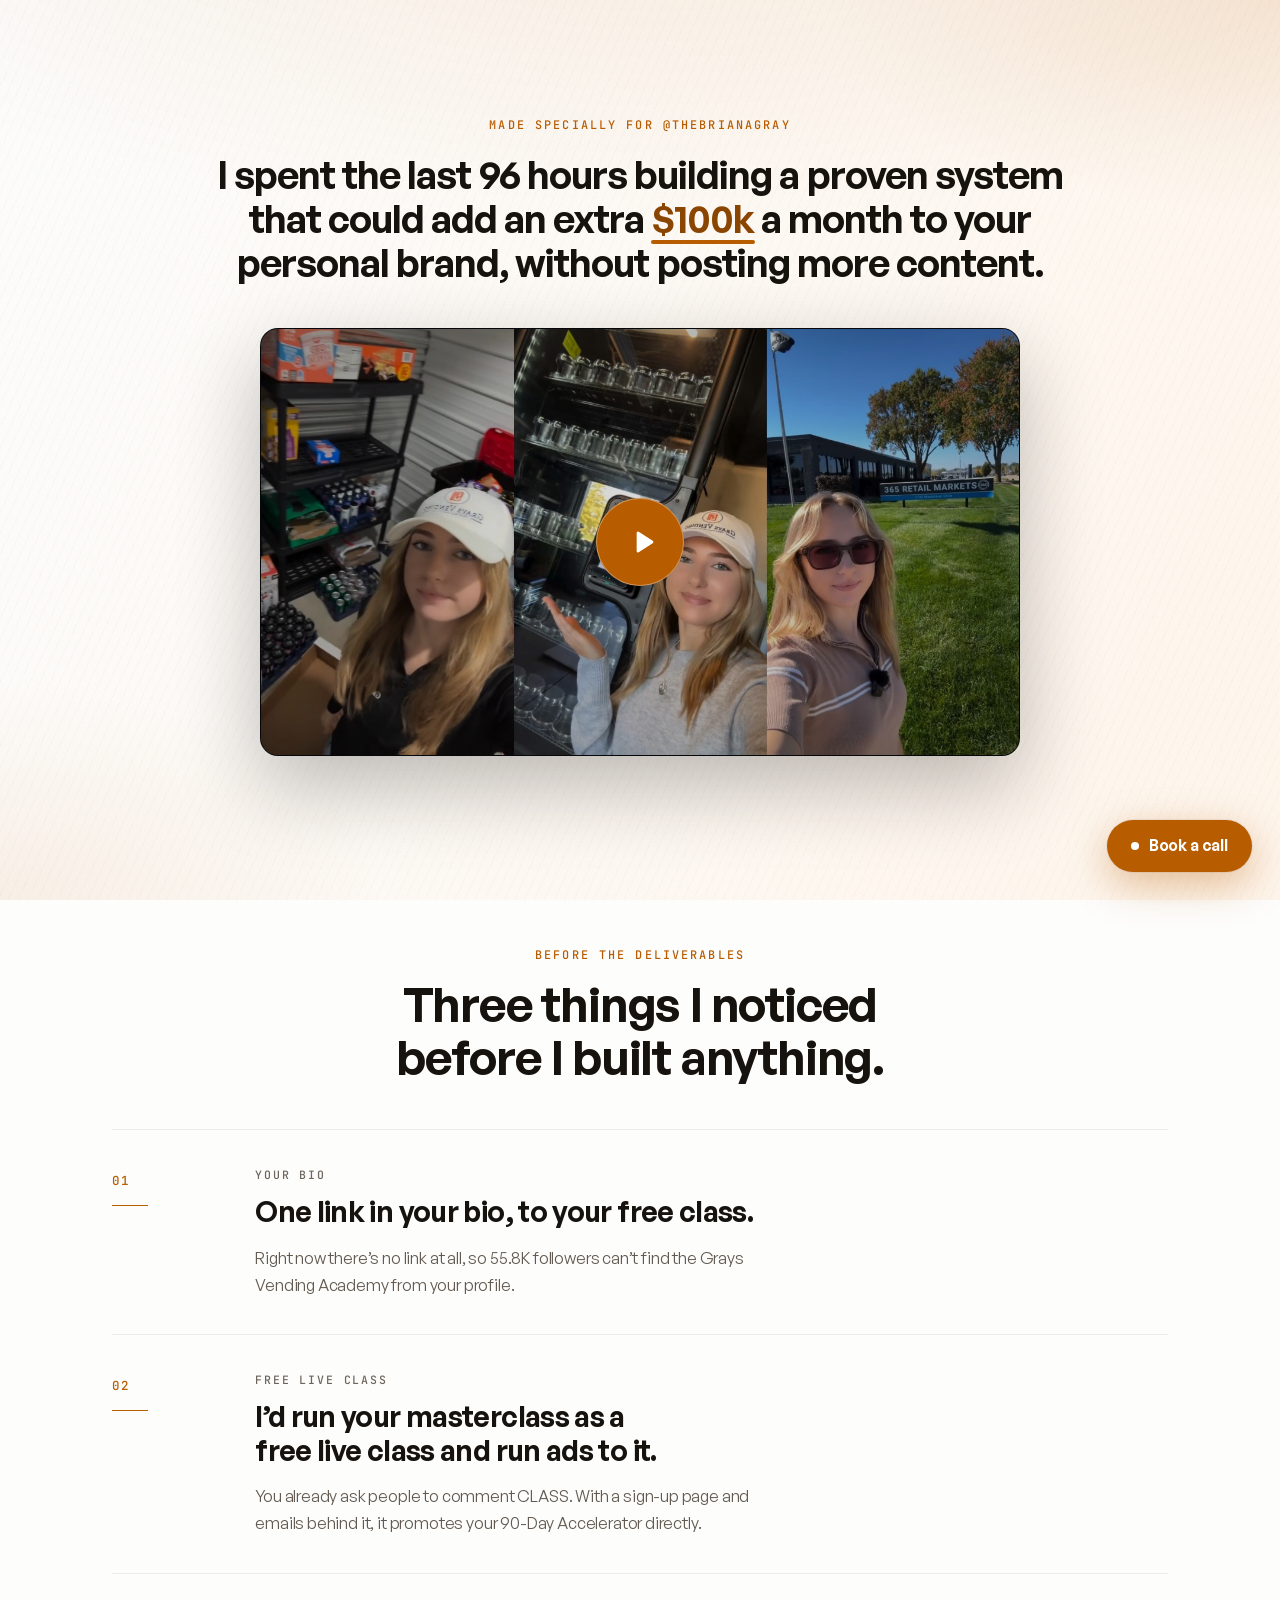
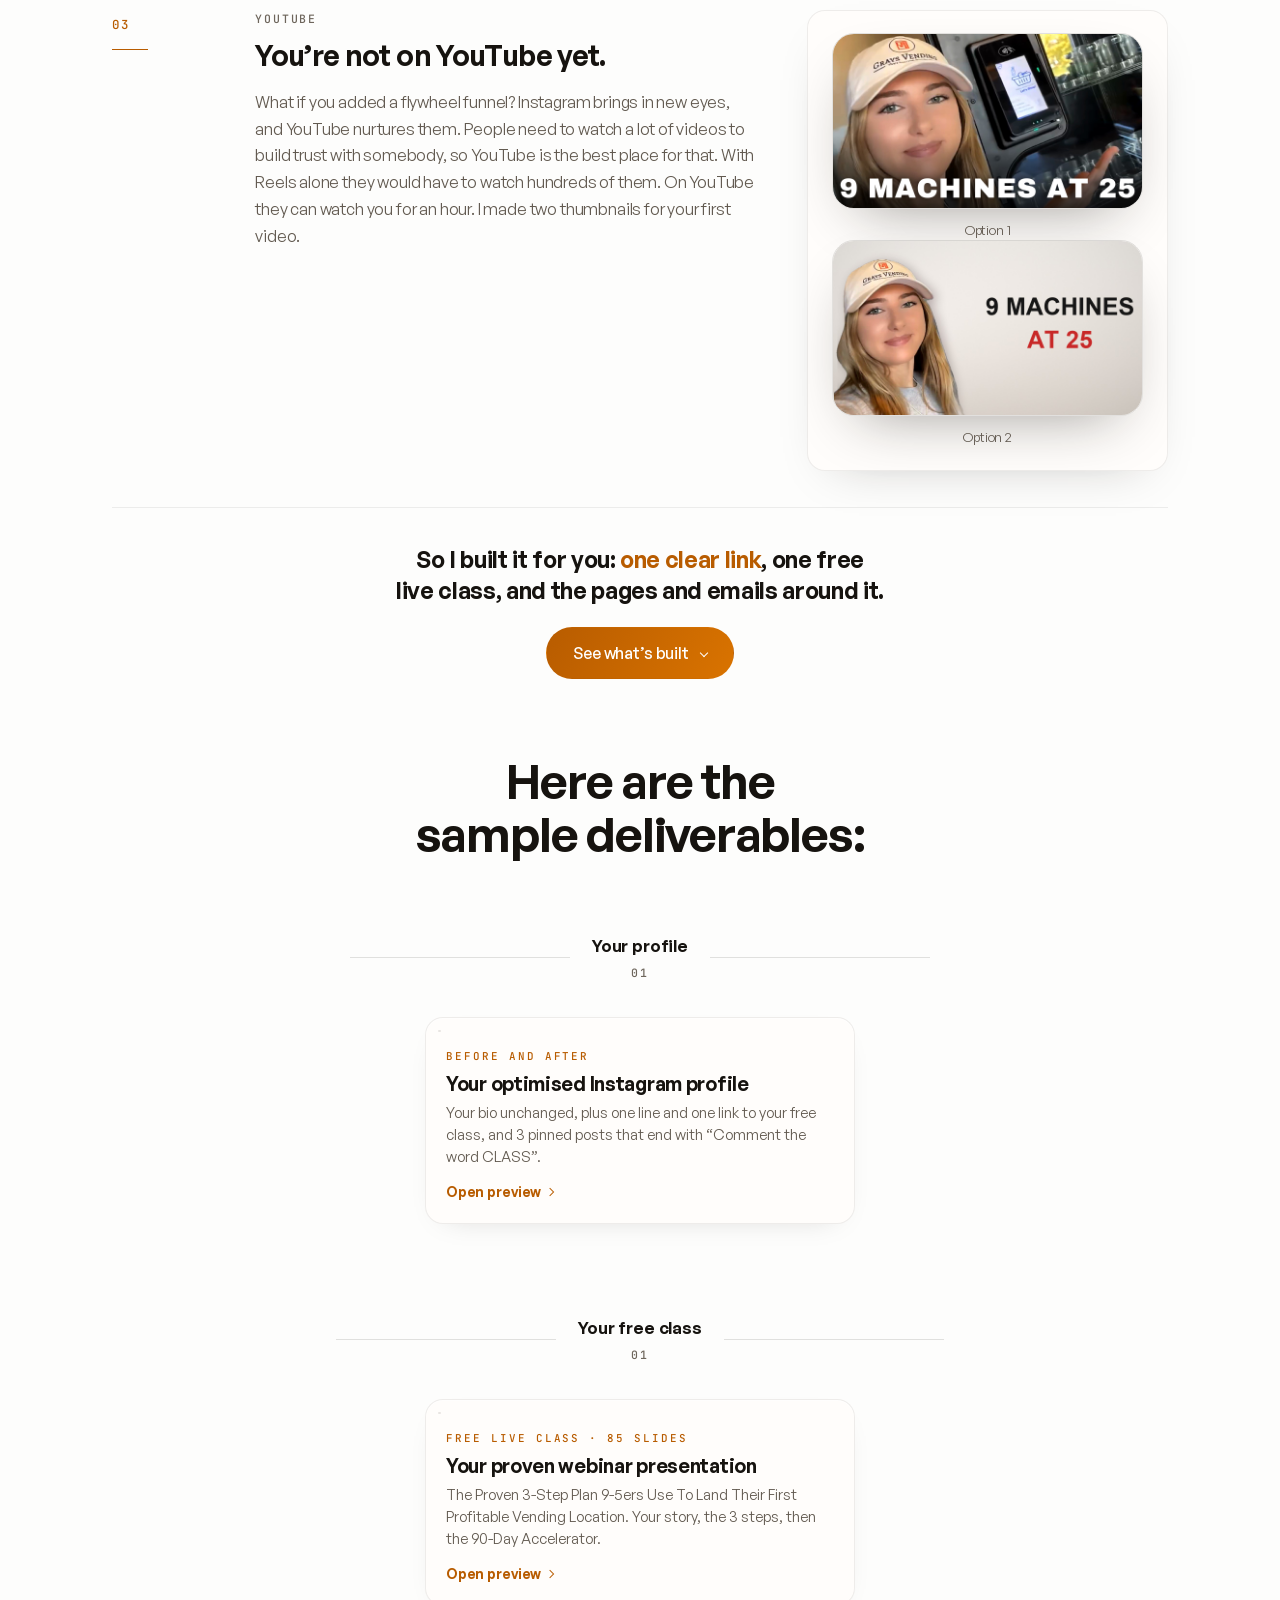
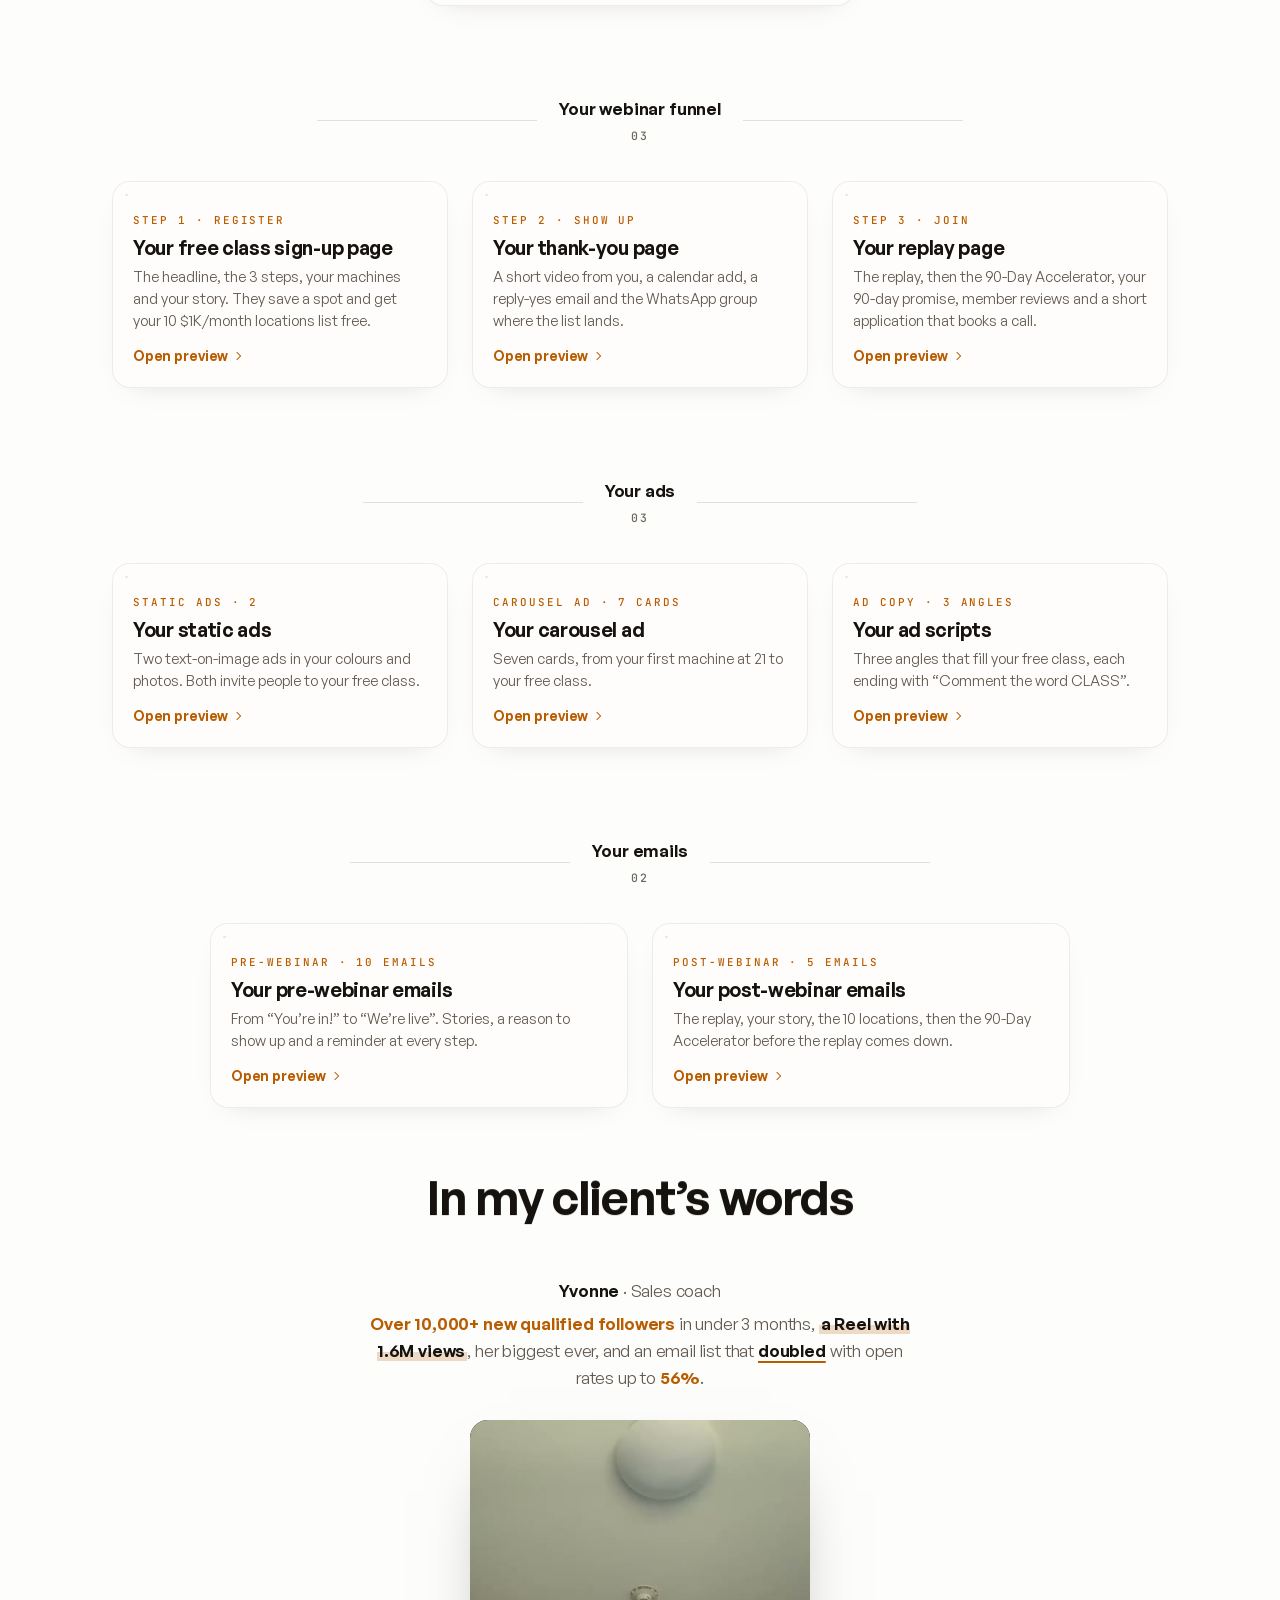
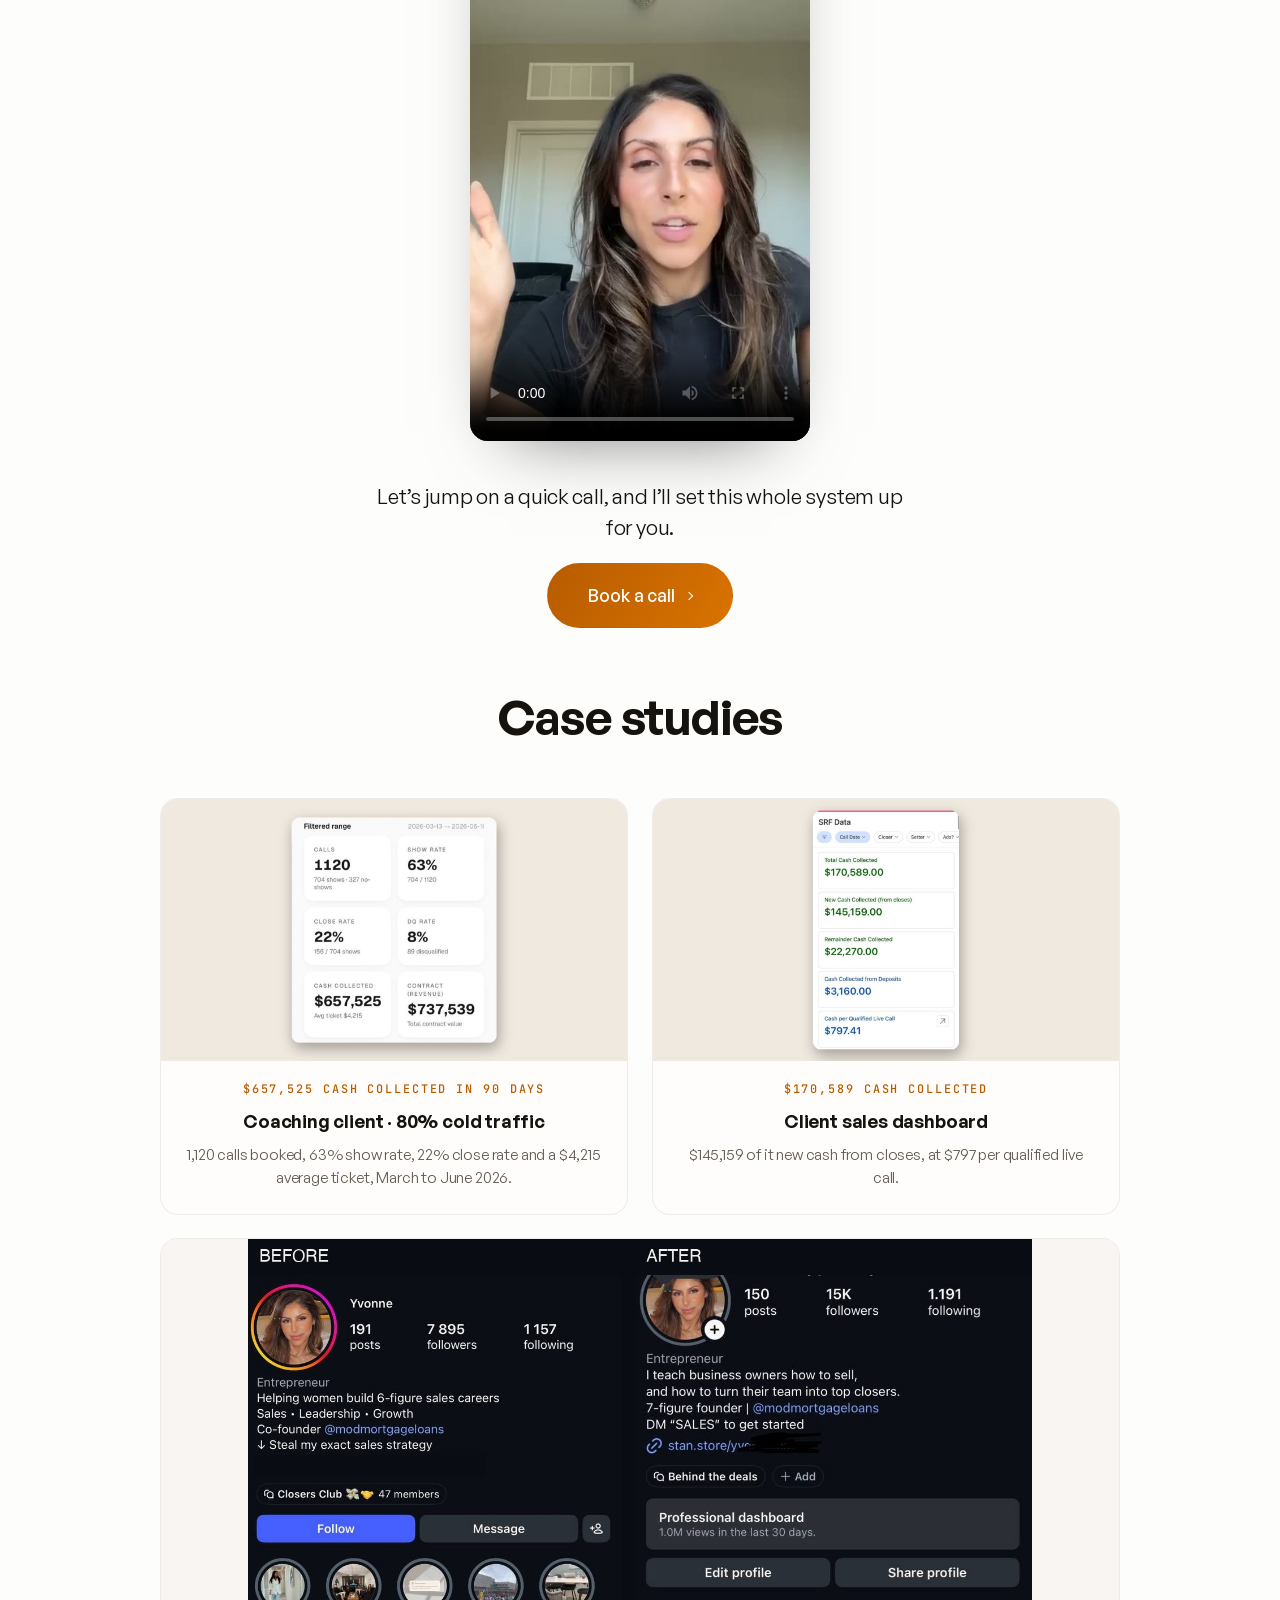
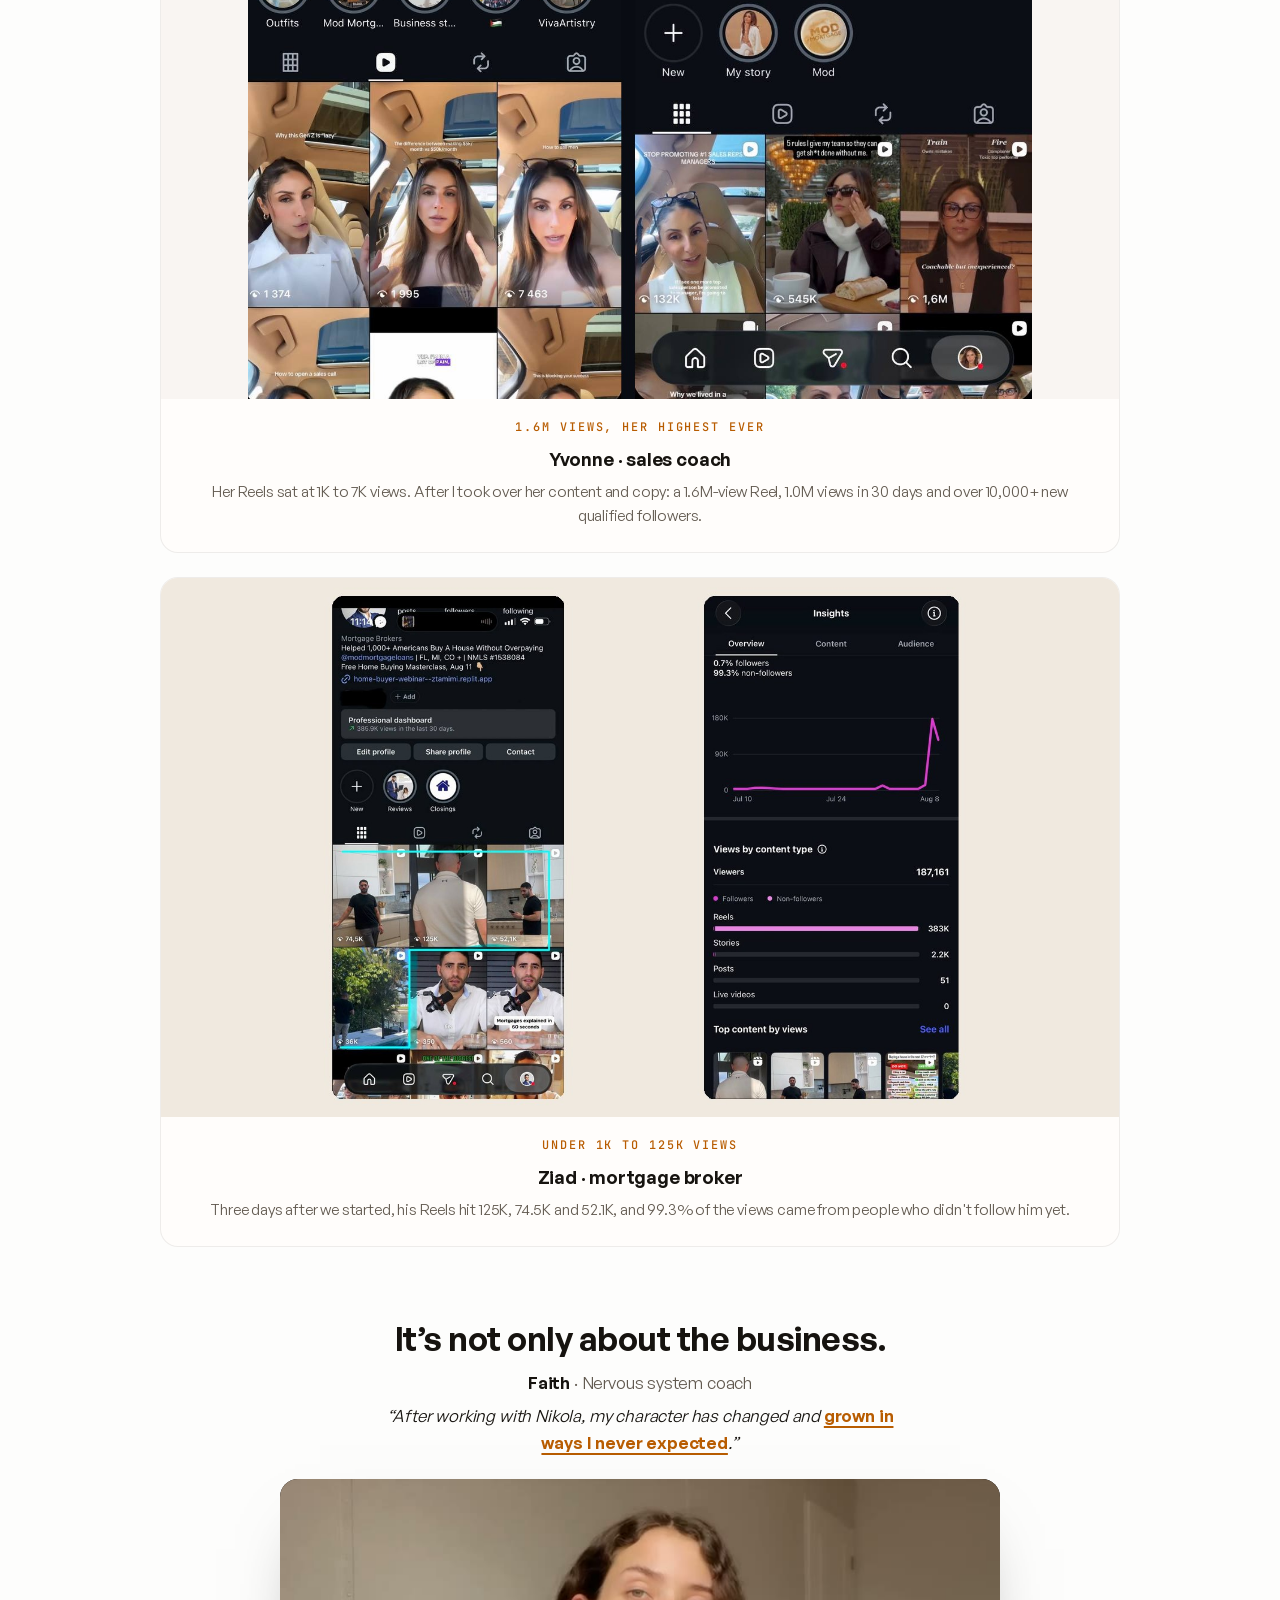
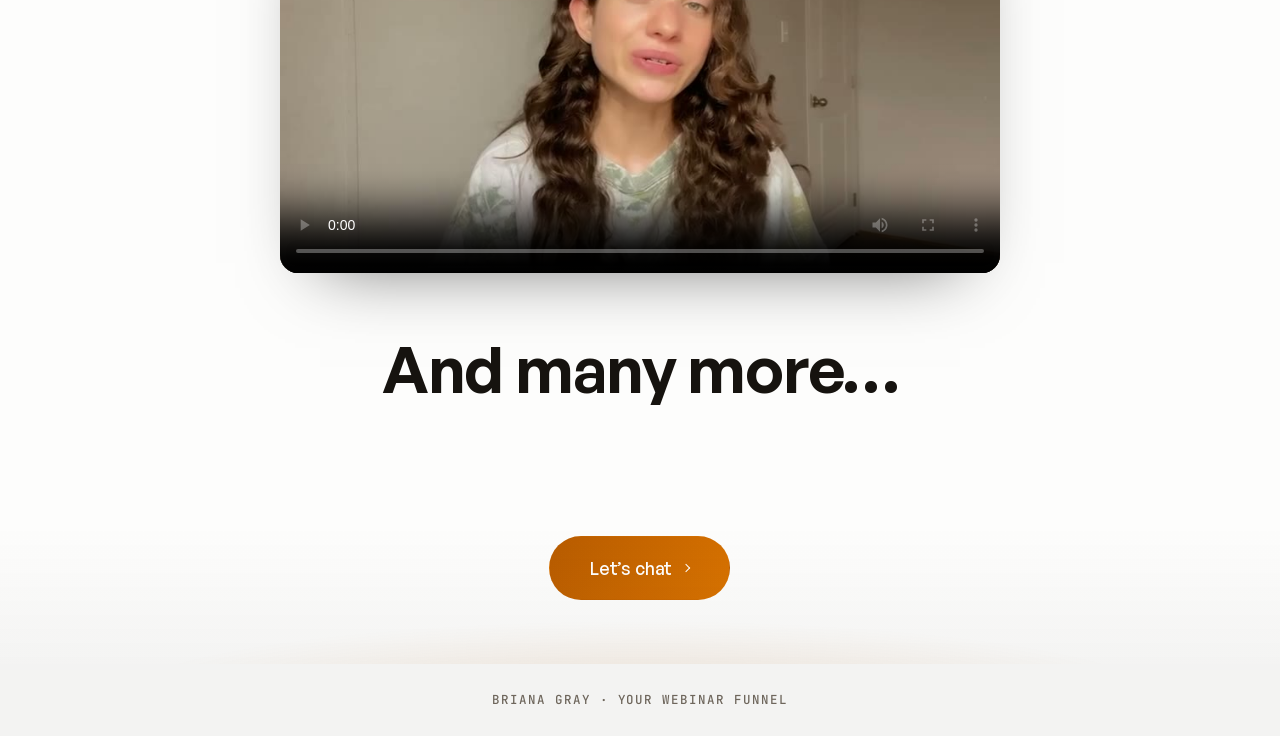
==== index.html @ 5c3ebe64 "Pitch site Co-Authored-By: Claude Opus 5.5 <noreply@anthropic.com>" ====
<!doctype html>
<html lang="en">
<head>
  <meta charset="utf-8" />
  <meta name="viewport" content="width=device-width, initial-scale=1" />
  <title>Briana Gray Webinar Funnel</title>
  <meta name="description" content="Briana, adding an extra $100k a month to your personal brand" />
  <meta name="robots" content="noindex" />
  <meta property="og:title" content="Briana, adding an extra $100k a month to your personal brand" />
  <meta property="og:description" content="Briana, adding an extra $100k a month to your personal brand" />
  <meta property="og:image" content="https://nikola424.github.io/for-briana/og.jpg?v=8" />
  <meta property="og:image:width" content="1200" />
  <meta property="og:image:height" content="630" />
  <meta property="og:url" content="https://nikola424.github.io/for-briana/" />
  <meta property="og:type" content="website" />
  <meta name="twitter:card" content="summary_large_image" />
  <meta name="twitter:title" content="Briana, adding an extra $100k a month to your personal brand" />
  <meta name="twitter:image" content="https://nikola424.github.io/for-briana/og.jpg?v=8" />
  <!-- Generated per build from the PROSPECT'S logo: node scripts/make_favicon.js {folder} -->
  <link rel="icon" href="assets/img/favicon.png" type="image/png" />
  <link rel="apple-touch-icon" href="assets/img/apple-touch-icon.png" />
  <script>document.documentElement.className += " js";</script>
  <link rel="preconnect" href="https://calendly.com" crossorigin />
  <link rel="preconnect" href="https://assets.calendly.com" crossorigin />
  <link rel="stylesheet" href="assets/vendor/lenis.css" />
  <link rel="stylesheet" href="styles.css?v=3" />
  <script>
    /* ================= SENDER OPTIONS (edit these, nothing else) =================
       heroEmbed   : Loom share URL, Wistia media id/URL, or any iframe src. Empty = native player (assets/video/hero.mp4).
       calendly    : your Calendly event URL. Embedded inline in the "Book a call" section.
       mode        : "funnel" (default, prospect already sells high ticket)
                     | "unaware" (no high-ticket offer yet: shows the designed offer card, swaps the headline, and adds the on-page bridge that walks the creator from "what problem?" to "show me the funnel").
       brand       : optional agency branding. logo (path/URL) and/or name for the top-left lockup; url; footer line.
       caseStudies : optional. [{ youtube: "VIDEO_ID" | image: "path", result: "$48k in 30 days", title: "...", text: "..." }]
    ============================================================================== */
    window.PITCH_CONFIG = {
      heroEmbed: "",
      calendly: "https://calendly.com/nikola-monetisebetter/discovery",
      mode: (new URLSearchParams(location.search).get("mode") || "funnel"),
      brand: { logo: "", name: "", url: "", footer: "" },
      caseStudies: [
        { image: "assets/img/cases/funnel-90d.jpg", result: "$657,525 cash collected in 90 days", title: "Coaching client · 80% cold traffic", text: "1,120 calls booked, 63% show rate, 22% close rate and a $4,215 average ticket, March to June 2026." },
        { image: "assets/img/cases/cash-dashboard.jpg", result: "$170,589 cash collected", title: "Client sales dashboard", text: "$145,159 of it new cash from closes, at $797 per qualified live call." },
        { wide: true, image: "assets/img/cases/yvonne.jpg", result: "1.6M views, her highest ever", title: "Yvonne · sales coach", text: "Her Reels sat at 1K to 7K views. After I took over her content and copy: a 1.6M-view Reel, 1.0M views in 30 days and over 10,000+ new qualified followers." },
        { wide: true, image: "assets/img/cases/ziad.jpg", result: "Under 1K to 125K views", title: "Ziad · mortgage broker", text: "Three days after we started, his Reels hit 125K, 74.5K and 52.1K, and 99.3% of the views came from people who didn't follow him yet." }
      ]
    };
  </script>
<script data-topfix>try{if("scrollRestoration" in history)history.scrollRestoration="manual"}catch(e){}addEventListener("load",function(){if(!location.hash){scrollTo(0,0);setTimeout(function(){scrollTo(0,0)},50)}});</script>
<style>.cal-direct{text-align:center;margin-top:16px;font-size:.9rem;opacity:.75}.cal-direct a{text-decoration:underline}</style>
<style>.grid--1{max-width:430px;margin-inline:auto}</style>
</head>
<body>
  <main id="top">
    <!-- ============================ HERO ============================ -->
    <section class="hero section" id="hero">
      <div class="agency-bar" id="agency-bar"></div>

      <!-- photo-swarm signature: overlay above the already-visible hero, pointer-events none -->
      <div class="swarm" id="swarm" aria-hidden="true">
        <div class="swarm__ph" style="--ox:-60vw;--oy:-40vh;--ix:-34vw;--iy:-18vh;--r:-8deg;left:50%;top:50%"><img src="assets/img/swarm-1.jpg?v=1" alt="" /></div>
        <div class="swarm__ph" style="--ox:60vw;--oy:-40vh;--ix:30vw;--iy:-18vh;--r:8deg;left:50%;top:50%"><img src="assets/img/swarm-2.jpg?v=1" alt="" /></div>
        <div class="swarm__ph" style="--ox:-70vw;--oy:10vh;--ix:-38vw;--iy:8vh;--r:-5deg;left:50%;top:50%"><img src="assets/img/swarm-3.jpg?v=1" alt="" /></div>
        <div class="swarm__ph" style="--ox:70vw;--oy:10vh;--ix:34vw;--iy:8vh;--r:5deg;left:50%;top:50%"><img src="assets/img/swarm-4.jpg?v=1" alt="" /></div>
        <div class="swarm__ph" style="--ox:-55vw;--oy:60vh;--ix:-26vw;--iy:34vh;--r:-6deg;left:50%;top:50%"><img src="assets/img/swarm-5.jpg?v=1" alt="" /></div>
        <div class="swarm__ph" style="--ox:55vw;--oy:60vh;--ix:22vw;--iy:34vh;--r:6deg;left:50%;top:50%"><img src="assets/img/swarm-6.jpg?v=1" alt="" /></div>
      </div>

      <div class="hero__inner container">
        <p class="eyebrow reveal">Made specially for @thebrianagray</p>
        <h1 class="hero__title reveal" data-mode="funnel">I spent the last 96 hours building a proven system that could add an extra <span class="mark">$100k</span> a month to your personal brand, without posting more content.</h1>

        <!-- Hero video: Loom / Wistia embed when PITCH_CONFIG.heroEmbed is set, else the native player -->
        <div class="hplayer reveal">
          <div class="hplayer__stage" id="hp-stage" data-state="idle">
            <video class="hplayer__video" id="hp-video" playsinline preload="metadata" muted
                   poster="assets/img/hero-poster.jpg?v=1">
              <source src="assets/video/hero.mp4" type="video/mp4" />
              <track id="hp-track" kind="captions" src="assets/video/hero.vtt" srclang="en" label="English" />
            </video>

            <span class="hplayer__scrim" aria-hidden="true"></span>

            <button class="hplayer__big" id="hp-big" type="button" aria-label="Play video">
              <span class="hplayer__big-glow" aria-hidden="true"></span>
              <svg viewBox="0 0 24 24" aria-hidden="true"><path d="M8 5.14v13.72a1 1 0 0 0 1.53.85l10.5-6.86a1 1 0 0 0 0-1.7L9.53 4.3A1 1 0 0 0 8 5.14z"/></svg>
            </button>

            <div class="hplayer__cc" id="hp-cc-text" aria-live="polite"></div>

            <div class="hplayer__bar" id="hp-bar">
              <button class="hp-btn hp-btn--pp" id="hp-play" type="button" aria-label="Play / pause">
                <svg class="hp-i-pause" viewBox="0 0 24 24" aria-hidden="true"><rect x="6" y="5" width="4" height="14" rx="1.2"/><rect x="14" y="5" width="4" height="14" rx="1.2"/></svg>
                <svg class="hp-i-play" viewBox="0 0 24 24" aria-hidden="true"><path d="M8 5.14v13.72a1 1 0 0 0 1.53.85l10.5-6.86a1 1 0 0 0 0-1.7L9.53 4.3A1 1 0 0 0 8 5.14z"/></svg>
              </button>
              <span class="hp-time" id="hp-cur">0:00</span>
              <div class="hp-scrub" id="hp-scrub" role="slider" aria-label="Seek" aria-valuemin="0" aria-valuemax="100" aria-valuenow="0" tabindex="0">
                <div class="hp-scrub__track"><div class="hp-scrub__buf" id="hp-buf"></div><div class="hp-scrub__fill" id="hp-fill"></div></div>
                <div class="hp-scrub__knob" id="hp-knob"></div>
              </div>
              <span class="hp-time hp-time--dur" id="hp-dur">0:00</span>
              <div class="hp-speed">
                <button class="hp-btn hp-btn--speed" id="hp-speed-btn" type="button" aria-label="Playback speed">1.5&times;</button>
                <div class="hp-speed__menu" id="hp-speed-menu" role="menu">
                  <button data-rate="1" type="button" role="menuitem">1&times;</button>
                  <button data-rate="1.25" type="button" role="menuitem">1.25&times;</button>
                  <button data-rate="1.5" class="is-on" type="button" role="menuitem">1.5&times;</button>
                  <button data-rate="2" type="button" role="menuitem">2&times;</button>
                </div>
              </div>
              <button class="hp-btn hp-btn--mute" id="hp-mute" type="button" aria-label="Unmute" aria-pressed="false">
                <svg class="hp-i-muted" viewBox="0 0 24 24" aria-hidden="true"><path d="M4 9v6h4l5 4V5L8 9H4z"/><path d="M17 9.5l4.5 5M21.5 9.5l-4.5 5"/></svg>
                <svg class="hp-i-sound" viewBox="0 0 24 24" aria-hidden="true"><path d="M4 9v6h4l5 4V5L8 9H4z"/><path d="M16.5 8.5a5 5 0 0 1 0 7M19 6a9 9 0 0 1 0 12"/></svg>
              </button>
              <button class="hp-btn hp-btn--full" id="hp-full" type="button" aria-label="Fullscreen">
                <svg viewBox="0 0 24 24" aria-hidden="true"><path d="M8 4H4v4M16 4h4v4M8 20H4v-4M16 20h4v-4"/></svg>
              </button>
            </div>
          </div>
        </div>

        <div class="hero__actions reveal">
          <a class="btn btn--ghost" href="#bridge" data-mode="funnel">Start here <span class="arrow-down" aria-hidden="true"></span></a>
        </div>
      </div>
    </section>

    


    <!-- ====================== AUDIT / BRIDGE ====================== -->
    <section class="section bridge" id="bridge">
      <div class="container">
        <div class="bridge__head">
          <p class="eyebrow reveal">Before the deliverables</p>
          <h2 class="section__title bridge__title reveal">Three things I noticed<br />before I built anything.</h2>
        </div>

        <article class="beat reveal">
          <div class="beat__num"><span class="beat__idx">01</span><span class="beat__rule"></span></div>
          <div class="beat__copy">
            <p class="beat__kicker">Your bio</p>
            <h3 class="beat__title">One link in your bio, to your free class.</h3>
            <p class="beat__text">Right now there&rsquo;s no link at all, so 55.8K followers can&rsquo;t find the Grays Vending Academy from your profile.</p>
          </div>
        </article>
        <article class="beat reveal">
          <div class="beat__num"><span class="beat__idx">02</span><span class="beat__rule"></span></div>
          <div class="beat__copy">
            <p class="beat__kicker">Free live class</p>
            <h3 class="beat__title">I&rsquo;d run your masterclass as a free live class and run ads to it.</h3>
            <p class="beat__text">You already ask people to comment CLASS. With a sign-up page and emails behind it, it promotes your 90-Day Accelerator directly.</p>
          </div>
        </article>
        <article class="beat reveal">
          <div class="beat__num"><span class="beat__idx">03</span><span class="beat__rule"></span></div>
          <div class="beat__copy">
            <p class="beat__kicker">YouTube</p>
            <h3 class="beat__title">You&rsquo;re not on YouTube yet.</h3>
            <p class="beat__text">What if you added a flywheel funnel? Instagram brings in new eyes, and YouTube nurtures them. People need to watch a lot of videos to build trust with somebody, so YouTube is the best place for that. With Reels alone they would have to watch hundreds of them. On YouTube they can watch you for an hour. I made two thumbnails for your first video.</p>
          </div>
          <div class="beat__aside">
            <figure class="shot shot--wide"><img src="assets/img/course-thumb-1.jpg?v=1" alt="Thumbnail option 1" loading="lazy" /><figcaption>Option 1</figcaption></figure><figure class="shot shot--wide"><img src="assets/img/course-thumb-2.jpg?v=1" alt="Thumbnail option 2" loading="lazy" /><figcaption>Option 2</figcaption></figure>
          </div>
        </article>
        <div class="bridge__close reveal">
          <p class="bridge__closing">So I built it for you: <span class="hl">one clear link</span>, one free live class, and the pages and emails around it.</p>
          <a class="btn btn--primary" href="#deliverables">See what&rsquo;s built <span class="arrow-down" aria-hidden="true"></span></a>
        </div>
      </div>
    </section>

    <!-- ======================= DELIVERABLES ======================== -->
    <section class="section deliverables" id="deliverables">
      <div class="container">
        <h2 class="section__title deliverables__title reveal" data-mode="funnel">Here are the<br />sample deliverables:</h2>

        <div class="group">
          <div class="group__head reveal">
            <span class="group__rule"></span>
            <span class="group__meta"><span class="group__label">Your profile</span><span class="group__count">01</span></span>
            <span class="group__rule"></span>
          </div>
          <div class="grid grid--1">
            <button class="pcard reveal" data-title="Your optimised Instagram profile" data-embed="ig-profile/?v=1" data-noanim>
              <span class="thumb"><span class="thumb__bar"><i></i><i></i><i></i><span class="thumb__url">instagram.com/thebrianagray</span></span><img class="thumb__img" src="assets/img/igprofile-preview.jpg?v=f1" alt="Your optimised Instagram profile preview" loading="lazy" /></span>
              <span class="pcard__body"><span><span class="pcard__kicker">Before and after</span><span class="pcard__title">Your optimised Instagram profile</span><span class="pcard__desc">Your bio unchanged, plus one line and one link to your free class, and 3 pinned posts that end with &ldquo;Comment the word CLASS&rdquo;.</span></span><span class="pcard__link">Open preview <span class="arrow" aria-hidden="true"></span></span></span>
            </button>
          </div>
        </div>
        <div class="group">
          <div class="group__head reveal">
            <span class="group__rule"></span>
            <span class="group__meta"><span class="group__label">Your free class</span><span class="group__count">01</span></span>
            <span class="group__rule"></span>
          </div>
          <div class="grid grid--1">
            <button class="pcard reveal" data-title="Your proven webinar presentation" data-embed="webinar/?v=1" data-noanim>
              <span class="thumb"><span class="thumb__bar"><i></i><i></i><i></i><span class="thumb__url">85 slides · click to advance</span></span><img class="thumb__img" src="assets/img/webinar-preview.jpg?v=1" alt="Your proven webinar presentation preview" loading="lazy" /></span>
              <span class="pcard__body"><span><span class="pcard__kicker">Free live class · 85 slides</span><span class="pcard__title">Your proven webinar presentation</span><span class="pcard__desc">The Proven 3-Step Plan 9-5ers Use To Land Their First Profitable Vending Location. Your story, the 3 steps, then the 90-Day Accelerator.</span></span><span class="pcard__link">Open preview <span class="arrow" aria-hidden="true"></span></span></span>
            </button>
          </div>
        </div>
        <div class="group">
          <div class="group__head reveal">
            <span class="group__rule"></span>
            <span class="group__meta"><span class="group__label">Your webinar funnel</span><span class="group__count">03</span></span>
            <span class="group__rule"></span>
          </div>
          <div class="grid grid--3">
            <button class="pcard reveal" data-title="Your free class sign-up page" data-embed="register/?v=1">
              <span class="thumb"><span class="thumb__bar"><i></i><i></i><i></i><span class="thumb__url">Your free class page</span></span><img class="thumb__img" src="assets/img/register-preview.jpg?v=1" alt="Your free class sign-up page preview" loading="lazy" /></span>
              <span class="pcard__body"><span><span class="pcard__kicker">Step 1 · Register</span><span class="pcard__title">Your free class sign-up page</span><span class="pcard__desc">The headline, the 3 steps, your machines and your story. They save a spot and get your 10 $1K/month locations list free.</span></span><span class="pcard__link">Open preview <span class="arrow" aria-hidden="true"></span></span></span>
            </button><button class="pcard reveal" data-title="Your thank-you page" data-embed="thank-you/?v=1">
              <span class="thumb"><span class="thumb__bar"><i></i><i></i><i></i><span class="thumb__url">Your thank-you page</span></span><img class="thumb__img" src="assets/img/thankyou-preview.jpg?v=1" alt="Your thank-you page preview" loading="lazy" /></span>
              <span class="pcard__body"><span><span class="pcard__kicker">Step 2 · Show up</span><span class="pcard__title">Your thank-you page</span><span class="pcard__desc">A short video from you, a calendar add, a reply-yes email and the WhatsApp group where the list lands.</span></span><span class="pcard__link">Open preview <span class="arrow" aria-hidden="true"></span></span></span>
            </button><button class="pcard reveal" data-title="Your replay page" data-embed="replay/?v=1">
              <span class="thumb"><span class="thumb__bar"><i></i><i></i><i></i><span class="thumb__url">Your replay page</span></span><img class="thumb__img" src="assets/img/replay-preview.jpg?v=1" alt="Your replay page preview" loading="lazy" /></span>
              <span class="pcard__body"><span><span class="pcard__kicker">Step 3 · Join</span><span class="pcard__title">Your replay page</span><span class="pcard__desc">The replay, then the 90-Day Accelerator, your 90-day promise, member reviews and a short application that books a call.</span></span><span class="pcard__link">Open preview <span class="arrow" aria-hidden="true"></span></span></span>
            </button>
          </div>
        </div>
        <div class="group">
          <div class="group__head reveal">
            <span class="group__rule"></span>
            <span class="group__meta"><span class="group__label">Your ads</span><span class="group__count">03</span></span>
            <span class="group__rule"></span>
          </div>
          <div class="grid grid--3">
            <button class="pcard reveal" data-title="Your static ads" data-embed="static-ad/?v=1" data-noanim>
              <span class="thumb"><span class="thumb__bar"><i></i><i></i><i></i><span class="thumb__url">Sponsored · in feed</span></span><img class="thumb__img" src="assets/img/staticad-preview.jpg?v=2" alt="Your static ads preview" loading="lazy" /></span>
              <span class="pcard__body"><span><span class="pcard__kicker">Static ads · 2</span><span class="pcard__title">Your static ads</span><span class="pcard__desc">Two text-on-image ads in your colours and photos. Both invite people to your free class.</span></span><span class="pcard__link">Open preview <span class="arrow" aria-hidden="true"></span></span></span>
            </button><button class="pcard reveal" data-title="Your carousel ad" data-embed="carousel/?v=1" data-noanim>
              <span class="thumb"><span class="thumb__bar"><i></i><i></i><i></i><span class="thumb__url">Sponsored · 7 cards</span></span><img class="thumb__img" src="assets/img/carousel-preview.jpg?v=1" alt="Your carousel ad preview" loading="lazy" /></span>
              <span class="pcard__body"><span><span class="pcard__kicker">Carousel ad · 7 cards</span><span class="pcard__title">Your carousel ad</span><span class="pcard__desc">Seven cards, from your first machine at 21 to your free class.</span></span><span class="pcard__link">Open preview <span class="arrow" aria-hidden="true"></span></span></span>
            </button><button class="pcard reveal" data-title="Your ad scripts" data-embed="ad-scripts/?v=1" data-noanim>
              <span class="thumb"><span class="thumb__bar"><i></i><i></i><i></i><span class="thumb__url">3 scripts · copy ready</span></span><img class="thumb__img" src="assets/img/adscripts-preview.jpg?v=1" alt="Your ad scripts preview" loading="lazy" /></span>
              <span class="pcard__body"><span><span class="pcard__kicker">Ad copy · 3 angles</span><span class="pcard__title">Your ad scripts</span><span class="pcard__desc">Three angles that fill your free class, each ending with &ldquo;Comment the word CLASS&rdquo;.</span></span><span class="pcard__link">Open preview <span class="arrow" aria-hidden="true"></span></span></span>
            </button>
          </div>
        </div>
        <div class="group">
          <div class="group__head reveal">
            <span class="group__rule"></span>
            <span class="group__meta"><span class="group__label">Your emails</span><span class="group__count">02</span></span>
            <span class="group__rule"></span>
          </div>
          <div class="grid grid--2">
            <button class="pcard reveal" data-title="Your pre-webinar emails" data-embed="pre-webinar/?v=1" data-noanim>
              <span class="thumb"><span class="thumb__bar"><i></i><i></i><i></i><span class="thumb__url">10 emails · sign-up to live</span></span><img class="thumb__img" src="assets/img/emails-pre-preview.jpg?v=1" alt="Your pre-webinar emails preview" loading="lazy" /></span>
              <span class="pcard__body"><span><span class="pcard__kicker">Pre-webinar · 10 emails</span><span class="pcard__title">Your pre-webinar emails</span><span class="pcard__desc">From &ldquo;You&rsquo;re in!&rdquo; to &ldquo;We&rsquo;re live&rdquo;. Stories, a reason to show up and a reminder at every step.</span></span><span class="pcard__link">Open preview <span class="arrow" aria-hidden="true"></span></span></span>
            </button><button class="pcard reveal" data-title="Your post-webinar emails" data-embed="post-webinar/?v=1" data-noanim>
              <span class="thumb"><span class="thumb__bar"><i></i><i></i><i></i><span class="thumb__url">5 emails · replay to join</span></span><img class="thumb__img" src="assets/img/emails-post-preview.jpg?v=1" alt="Your post-webinar emails preview" loading="lazy" /></span>
              <span class="pcard__body"><span><span class="pcard__kicker">Post-webinar · 5 emails</span><span class="pcard__title">Your post-webinar emails</span><span class="pcard__desc">The replay, your story, the 10 locations, then the 90-Day Accelerator before the replay comes down.</span></span><span class="pcard__link">Open preview <span class="arrow" aria-hidden="true"></span></span></span>
            </button>
          </div>
        </div>
      </div>
    </section>

    <!-- ========================= CASE STUDIES (optional) ========================= -->

    <!-- ========================= CLIENT TESTIMONIAL ========================= -->
    <section class="section testimonial" id="testimonial">
      <div class="container">
        <h2 class="section__title case-studies__title reveal">In my client&rsquo;s words</h2>
        <div class="vt-head reveal">
          <p class="vt-who"><b>Yvonne</b> &middot; Sales coach</p>
          <p class="vt-desc"><span class="hl">Over 10,000+ new qualified followers</span> in under 3 months, <span class="hl-bg">a Reel with 1.6M views</span>, her biggest ever, and an email list that <u class="ul">doubled</u> with open rates up to <span class="hl">56%</span>.</p>
        </div>
        <figure class="vt reveal">
          <video controls playsinline preload="metadata" poster="assets/img/testimonial-poster.jpg" src="assets/video/testimonial.mp4"></video>
        </figure>
        <div class="vt-cta reveal"><p class="vt-cta__line">Let&rsquo;s jump on a quick call, and I&rsquo;ll set this whole system up for you.</p><a class="btn btn--primary" href="https://calendly.com/nikola-monetisebetter/discovery" target="_blank" rel="noopener">Book a call <span class="arrow" aria-hidden="true"></span></a></div>
      </div>
      <style>
        .vt-cta { display: flex; flex-direction: column; align-items: center; gap: 20px; margin-top: 40px; text-align: center; }
        .vt-cta__line { margin: 0; max-width: 46ch; font-size: clamp(1.1rem, 2.2vw, 1.3rem); line-height: 1.5; color: var(--text); }
        .vt-cta .btn { font-size: 1.1rem; padding: 18px 40px; }
        .testimonial { padding-top: 0; }
        .vt-head { max-width: 760px; margin: 0 auto 28px; text-align: center; display: grid; gap: 8px; }
        .vt-who { margin: 0; font-size: 1.05rem; color: var(--text-2); }
        .vt-who b { color: var(--text); }
        .vt-desc { margin: 0 auto; max-width: 54ch; font-size: 1.05rem; line-height: 1.6; color: var(--text-2); }
        .vt-desc .hl, .vt-desc .hl-bg, .vt-desc .ul { font-weight: 700; color: var(--text); }
        .vt-desc .hl { color: var(--accent); }
        .vt-desc .hl-bg { background: linear-gradient(transparent 55%, color-mix(in srgb, var(--accent) 22%, transparent) 55%); padding: 0 2px; }
        .vt-desc .ul { text-decoration: underline; text-decoration-color: var(--accent); text-decoration-thickness: 2px; text-underline-offset: 4px; }
        .vt { max-width: 340px; margin: 0 auto; display: grid; gap: 16px; }
        .vt video { width: 100%; aspect-ratio: 464 / 848; border-radius: var(--radius); background: #000; display: block; box-shadow: 0 30px 70px -40px rgba(0,0,0,.6); }
        .vt figcaption { text-align: center; font-size: 1rem; line-height: 1.55; color: var(--text-2); }
      </style>
    </section>

    <!-- ============================ BOOK A CALL ============================ -->

    <section class="section case-studies" id="case-studies">
      <div class="container">
        <h2 class="section__title case-studies__title reveal">Case studies</h2>
        <div class="cs-grid"></div>
        <div class="faith reveal">
          <p class="faith-k">It&rsquo;s not only about the business.</p>
          <p class="faith-who"><b>Faith</b> &middot; Nervous system coach</p>
          <p class="faith-desc">&ldquo;After working with Nikola, my character has changed and <span class="fu fu--b">grown in ways I never expected</span>.&rdquo;</p>
          <video controls playsinline preload="metadata" poster="assets/img/faith-poster.jpg" src="assets/video/faith.mp4"></video>
        </div>
        <style>
          .faith { max-width: 720px; margin: clamp(48px, 8vh, 80px) auto 0; text-align: center; display: grid; gap: 8px; }
          .faith-k { margin: 0 0 4px; font-family: var(--display); font-weight: 700; font-size: clamp(1.5rem, 3.5vw, 2.1rem); letter-spacing: -0.015em; line-height: 1.15; color: var(--text); }
          .faith-who { margin: 0; font-size: 1.05rem; color: var(--text-2); }
          .faith-who b { color: var(--text); }
          .faith-desc { margin: 0 auto 14px; max-width: 54ch; font-size: 1.05rem; line-height: 1.6; color: var(--text-2); }
          .faith-desc { font-style: italic; color: var(--text); }
          .faith .fu { text-decoration: underline; text-decoration-color: var(--accent); text-decoration-thickness: 3px; text-underline-offset: 6px; }
          .faith .fu--b { font-weight: 700; font-style: normal; color: var(--accent); text-decoration-thickness: 2px; text-underline-offset: 4px; }
          .faith video { width: 100%; aspect-ratio: 848 / 464; border-radius: var(--radius); background: #000; display: block; box-shadow: 0 30px 70px -40px rgba(0,0,0,.6); }
        </style>
        <p class="cs-more reveal">And many more&hellip;</p>
        <style>.cs-more { margin: clamp(40px, 7vh, 72px) 0 0; text-align: center; font-family: var(--display); font-weight: 700; font-size: clamp(2.2rem, 6vw, 4rem); letter-spacing: -0.02em; line-height: 1.05; color: var(--text); }</style>
      </div>
    </section>

    <section class="section cta" id="cta">
      <div class="container cta__wrap">
        <a class="btn btn--primary cta__btn reveal" href="https://calendly.com/nikola-monetisebetter/discovery" target="_blank" rel="noopener">Let&rsquo;s chat <span class="arrow" aria-hidden="true"></span></a>
        <style>.cta__btn { margin-top: 8px; font-size: 1.1rem; padding: 18px 40px; }</style>
      </div>
    </section>
  </main>

  <!-- ========================== STICKY CTA ======================== -->
  <a class="stickycta" id="sticky-cta" href="https://calendly.com/nikola-monetisebetter/discovery" target="_blank" rel="noopener">
    <span class="stickycta__dot" aria-hidden="true"></span>
    <span class="stickycta__label">Book a call</span>
  </a>

  <!-- ============================ FOOTER ========================== -->
  <footer class="footer">
    <div class="container footer__inner">
      <span class="footer__note" id="footer-note">Briana Gray · Your webinar funnel</span>
    </div>
  </footer>

  <!-- ============================ LIGHTBOX ======================== -->
  <div class="lightbox" id="lightbox" aria-hidden="true" role="dialog" aria-modal="true" aria-label="Deliverable preview">
    <button class="lightbox__close" id="lightbox-close" aria-label="Close preview">&times;</button>
    <div class="lightbox__inner">
      <div class="lightbox__stage" id="lightbox-stage"></div>
      <p class="lightbox__title" id="lightbox-title"></p>
    </div>
  </div>

  <script>
    // mode switch (funnel | unaware): an element shows when its data-mode list contains the mode
    (function () {
      var m = (window.PITCH_CONFIG && window.PITCH_CONFIG.mode) || "funnel";
      document.querySelectorAll("[data-mode]").forEach(function (el) { el.hidden = el.getAttribute("data-mode").split(/\s+/).indexOf(m) === -1; });
    })();
  </script>
  <script src="assets/vendor/lenis.min.js"></script>
  <script src="assets/vendor/gsap.min.js"></script>
  <script src="assets/vendor/ScrollTrigger.min.js"></script>
  <script src="main.js"></script>
</body>
</html>
---- assets/vendor/lenis.css ----
html.lenis,html.lenis body{height:auto}.lenis.lenis-smooth{scroll-behavior:auto!important}.lenis.lenis-smooth [data-lenis-prevent]{overscroll-behavior:contain}.lenis.lenis-stopped{overflow:hidden}.lenis.lenis-smooth iframe{pointer-events:none}
---- styles.css ----
/* =========================================================================
   Gaby Eidam · pitch site (system A, Nikola wrapper)
   Light, quiet luxury: warm ivory paper, ink, one deep bordeaux (her
   portrait). General Sans + JetBrains Mono eyebrows.
   ========================================================================= */

@font-face { font-family: "General Sans"; src: url("assets/fonts/general-sans-400.woff2") format("woff2"); font-weight: 400; font-style: normal; font-display: swap; }
@font-face { font-family: "General Sans"; src: url("assets/fonts/general-sans-500.woff2") format("woff2"); font-weight: 500; font-style: normal; font-display: swap; }
@font-face { font-family: "General Sans"; src: url("assets/fonts/general-sans-600.woff2") format("woff2"); font-weight: 600 700; font-style: normal; font-display: swap; }
@font-face { font-family: "JetBrains Mono"; src: url("assets/fonts/jbmono-500.woff2") format("woff2"); font-weight: 400 600; font-style: normal; font-display: swap; }

:root {
  --bg: #fdfdfc;
  --bg-2: #fff6ec;
  --surface: #fffdfb;
  --surface-2: #f9f5f2;
  --line: rgba(22, 19, 15, 0.12);
  --line-soft: rgba(22, 19, 15, 0.07);

  --text: #16130f;
  --text-2: #625a50;
  --text-3: #6e665c;

  --accent: #b85c00;
  --accent-2: #d97300;
  --accent-deep: #8a4500;
  --accent-ink: #ffffff;
  --accent-soft: rgba(184,92,0, 0.10);

  --font: "General Sans", -apple-system, BlinkMacSystemFont, "SF Pro Display", "Segoe UI", Roboto, Helvetica, Arial, sans-serif;
  --display: "General Sans", -apple-system, BlinkMacSystemFont, sans-serif;
  --mono: "JetBrains Mono", ui-monospace, SFMono-Regular, Menlo, monospace;

  --container: 1120px;
  --gutter: clamp(20px, 5vw, 32px);
  --section-y: clamp(48px, 7vh, 84px);
  --radius: 18px;
  --ease: cubic-bezier(0.16, 1, 0.3, 1);
}

/* --------------------------------- Base --------------------------------- */
[hidden] { display: none !important; } /* mode-switched elements must stay hidden even when a component sets display */
* { box-sizing: border-box; }
html { background: var(--bg); -webkit-text-size-adjust: 100%; }
/* page canvas: light corner tech-frame accents + brushed diagonal streaks (gradients.md #10 + #9) */
body::before { content: ""; position: fixed; inset: 0; z-index: -2; pointer-events: none;
  background:
    radial-gradient(60% 40% at 100% 0%, rgba(184,92,0, 0.10), transparent 60%),
    radial-gradient(50% 40% at 0% 100%, rgba(184,92,0, 0.07), transparent 60%),
    repeating-linear-gradient(115deg, rgba(22, 19, 15, 0.018) 0 1px, transparent 1px 9px),
    linear-gradient(115deg, var(--bg), var(--bg-2)); }
body::after { content: ""; position: fixed; inset: 0; z-index: -1; pointer-events: none; opacity: 0.035;
  background-image: url("data:image/svg+xml,%3Csvg xmlns='http://www.w3.org/2000/svg' width='140' height='140'%3E%3Cfilter id='n'%3E%3CfeTurbulence type='fractalNoise' baseFrequency='0.8' numOctaves='2' stitchTiles='stitch'/%3E%3C/filter%3E%3Crect width='100%25' height='100%25' filter='url(%23n)'/%3E%3C/svg%3E"); background-size: 140px 140px; }
body {
  margin: 0;
  background: transparent;
  color: var(--text);
  font-family: var(--font);
  font-size: 17px;
  line-height: 1.5;
  letter-spacing: -0.01em;
  -webkit-font-smoothing: antialiased;
  -moz-osx-font-smoothing: grayscale;
  overflow-x: hidden;
}
img, svg { display: block; max-width: 100%; }
a { color: inherit; text-decoration: none; }
::selection { background: var(--accent); color: var(--accent-ink); }

.container {
  width: 100%;
  max-width: var(--container);
  margin-inline: auto;
  padding-inline: var(--gutter);
}
.section { padding-block: var(--section-y); position: relative; }

/* ------------------------------ Typography ------------------------------ */
.eyebrow {
  margin: 0 0 18px;
  font-family: var(--mono);
  font-size: 0.74rem;
  font-weight: 500;
  letter-spacing: 0.18em;
  text-transform: uppercase;
  color: var(--accent);
}
.section__title {
  margin: 0;
  font-family: var(--display);
  font-size: clamp(2rem, 5vw, 3rem);
  font-weight: 700;
  line-height: 1.1;
  letter-spacing: -0.025em;
}

/* Small directional arrows */
.arrow, .arrow-down {
  display: inline-block;
  width: 6px;
  height: 6px;
  border-right: 1.6px solid currentColor;
  border-bottom: 1.6px solid currentColor;
  vertical-align: middle;
  margin-left: 7px;
  transition: transform 0.3s var(--ease);
}
.arrow { transform: rotate(-45deg); }
.arrow-down { transform: rotate(45deg); margin-left: 8px; }

/* -------------------------------- Reveal -------------------------------- */
.reveal {
  opacity: 0;
  transform: translateY(28px) scale(0.985);
  transition: opacity 1s var(--ease), transform 1s var(--ease);
  will-change: opacity, transform;
}
.reveal.is-in { opacity: 1; transform: none; }
.hero__inner .reveal:nth-child(1) { transition-delay: 0.05s; }
.hero__inner .reveal:nth-child(2) { transition-delay: 0.18s; }
.hero__inner .reveal:nth-child(3) { transition-delay: 0.3s; }

/* -------------------------------- Buttons ------------------------------- */
.btn {
  display: inline-flex;
  align-items: center;
  justify-content: center;
  gap: 4px;
  padding: 13px 26px;
  border-radius: 980px;
  font-size: 1rem;
  font-weight: 500;
  letter-spacing: -0.01em;
  border: 1px solid transparent;
  cursor: pointer;
  transition: transform 0.3s var(--ease), background 0.3s var(--ease),
    border-color 0.3s var(--ease), opacity 0.3s var(--ease), box-shadow 0.3s var(--ease);
}
.btn:active { transform: scale(0.97); }
.btn--primary { background: linear-gradient(120deg, var(--accent), var(--accent-2)); color: var(--accent-ink); position: relative; overflow: hidden; }
.btn--primary::after { content: ""; position: absolute; inset: 0; transform: translateX(-120%); background: linear-gradient(120deg, transparent, rgba(255, 255, 255, 0.28), transparent); transition: transform 0.6s var(--ease); }
.btn--primary:hover { transform: translateY(-2px); box-shadow: 0 14px 36px -10px rgba(184,92,0, 0.45); }
.btn--primary:hover::after { transform: translateX(120%); }
.btn--ghost { background: transparent; color: var(--text); border-color: var(--line); }
.btn--ghost:hover { border-color: var(--accent); color: var(--accent); transform: translateY(-2px); }
.btn--lg { padding: 17px 40px; font-size: 1.1rem; }

/* --------------------------------- Hero --------------------------------- */
.hero {
  text-align: center;
  padding-top: clamp(80px, 13vh, 148px);
  padding-bottom: clamp(24px, 4vh, 48px);
  overflow: hidden;
}
.hero::before {
  content: "";
  position: absolute;
  inset: -10% -5% 0 -5%;
  background: radial-gradient(120% 70% at 50% -10%, rgba(184,92,0, 0.10), transparent 60%);
  pointer-events: none;
  animation: glowDrift 16s ease-in-out infinite alternate;
}
.hero__inner { position: relative; }
.hero__title {
  margin: 0 auto;
  max-width: 1080px;
  font-family: var(--display);
  font-size: clamp(1.7rem, 3vw, 2.4rem);
  text-wrap: balance;
  font-weight: 700;
  line-height: 1.14;
  letter-spacing: -0.025em;
}
/* Word-by-word reveal (applied once JS splits the headline) */
.hero__title.split { opacity: 1; transform: none; transition: none; } /* the words carry the entrance; no transition on the h1 itself so GSAP never samples a half-way state */
.hero__title .word {
  display: inline-block;
  opacity: 0;
  transform: translateY(0.42em);
  filter: blur(6px);
  transition: opacity 0.7s var(--ease), transform 0.7s var(--ease), filter 0.7s var(--ease);
  will-change: opacity, transform, filter;
}
.hero__title.is-in .word { opacity: 1; transform: none; filter: blur(0); }

.mark { position: relative; white-space: nowrap; color: var(--accent-deep); }
.mark::after {
  content: "";
  position: absolute;
  left: -1px; right: -1px; bottom: -0.04em;
  height: 0.09em;
  background: var(--accent);
  border-radius: 3px;
  transform: scaleX(0);
  transform-origin: left;
  transition: transform 0.8s var(--ease) 0.5s;
}
.hero__title.is-in .mark::after { transform: scaleX(1); }

.hero__actions { margin-top: 40px; display: flex; justify-content: center; }
.hero__actions .arrow-down { animation: chevBob 2.2s var(--ease) infinite; }

/* -------------------------------- Player -------------------------------- */
.hplayer { margin: 44px auto 0; max-width: 760px; }
.hplayer__stage {
  position: relative; aspect-ratio: 16 / 9; border-radius: var(--radius);
  overflow: hidden; background: #05060a; border: 1px solid var(--line);
  box-shadow: 0 30px 80px rgba(22, 19, 15, 0.28);
}
.hplayer__video { position: absolute; inset: 0; width: 100%; height: 100%; object-fit: cover; display: block; background: #05060a; }

/* dark scrim behind the big play button (idle only) */
.hplayer__scrim { position: absolute; inset: 0; pointer-events: none; transition: opacity 0.45s var(--ease);
  background: radial-gradient(120% 120% at 50% 45%, rgba(0,0,0,0.12), rgba(0,0,0,0.55)); }
.hplayer__stage:not([data-state="idle"]) .hplayer__scrim { opacity: 0; }

/* big centered play */
.hplayer__big { position: absolute; top: 50%; left: 50%; transform: translate(-50%, -50%);
  width: 88px; height: 88px; border-radius: 50%; cursor: pointer; display: grid; place-items: center;
  border: 1px solid rgba(255,255,255,0.35); background: var(--accent); backdrop-filter: blur(8px);
  transition: transform 0.4s var(--ease), background 0.4s var(--ease), opacity 0.4s var(--ease), border-color 0.4s var(--ease); }
.hplayer__big svg { width: 32px; height: 32px; fill: #fff; margin-left: 4px; position: relative; z-index: 1; }
.hplayer__big-glow { position: absolute; inset: 0; border-radius: 50%; animation: hpPulse 2.8s ease-out infinite; }
.hplayer__big:hover { transform: translate(-50%, -50%) scale(1.07); background: var(--accent-2); border-color: #fff; }
.hplayer__stage:not([data-state="idle"]) .hplayer__big { opacity: 0; pointer-events: none; transform: translate(-50%, -50%) scale(0.8); }
@keyframes hpPulse { 0% { box-shadow: 0 0 0 0 rgba(184,92,0,0.45); } 70% { box-shadow: 0 0 0 22px rgba(184,92,0,0); } 100% { box-shadow: 0 0 0 0 rgba(184,92,0,0); } }

/* captions overlay */
.hplayer__cc { position: absolute; left: 50%; bottom: 76px; transform: translateX(-50%); max-width: 84%; text-align: center;
  font-size: clamp(0.9rem, 0.8rem + 0.5vw, 1.08rem); line-height: 1.4; color: #fff; pointer-events: none;
  transition: bottom 0.3s var(--ease); }
.hplayer__cc span { background: rgba(6,8,14,0.64); padding: 3px 10px; border-radius: 7px;
  -webkit-box-decoration-break: clone; box-decoration-break: clone; }
.hplayer__cc:empty { display: none; }
.hplayer__stage:hover .hplayer__cc, .hplayer__stage[data-state="paused"] .hplayer__cc { bottom: 82px; }

/* control bar */
.hplayer__bar { position: absolute; left: 0; right: 0; bottom: 0; z-index: 3; display: flex; align-items: center; gap: 12px;
  padding: 14px 16px; background: linear-gradient(to top, rgba(4,6,10,0.85), rgba(4,6,10,0.4) 60%, transparent);
  opacity: 0; transform: translateY(8px); transition: opacity 0.3s var(--ease), transform 0.3s var(--ease); }
.hplayer__stage:hover .hplayer__bar, .hplayer__stage[data-state="paused"] .hplayer__bar,
.hplayer__stage.hp-touch .hplayer__bar { opacity: 1; transform: none; }
.hplayer__stage[data-state="idle"] .hplayer__bar { opacity: 0; pointer-events: none; }

.hp-btn { width: 34px; height: 34px; flex: none; display: grid; place-items: center; border: none; background: transparent;
  color: #fff; cursor: pointer; border-radius: 8px; opacity: 0.82; transition: opacity 0.2s var(--ease), background 0.2s var(--ease); }
.hp-btn:hover { opacity: 1; background: rgba(255,255,255,0.1); }
.hp-btn svg { width: 20px; height: 20px; fill: #fff; }
.hp-btn--mute svg, .hp-btn--full svg { fill: none; stroke: #fff; stroke-width: 1.8; stroke-linecap: round; stroke-linejoin: round; }
.hp-i-play, .hp-i-sound { display: none; }
.hplayer__stage[data-state="paused"] .hp-i-pause, .hplayer__stage[data-state="idle"] .hp-i-pause { display: none; }
.hplayer__stage[data-state="paused"] .hp-i-play, .hplayer__stage[data-state="idle"] .hp-i-play { display: block; }

.hp-time { font-size: 0.72rem; color: rgba(255,255,255,0.75); font-variant-numeric: tabular-nums; min-width: 36px; text-align: center; }

/* scrub */
.hp-scrub { position: relative; flex: 1 1 auto; height: 28px; display: flex; align-items: center; cursor: pointer; }
.hp-scrub__track { position: relative; width: 100%; height: 4px; border-radius: 99px; background: rgba(255,255,255,0.22); transition: height 0.15s var(--ease); }
.hp-scrub:hover .hp-scrub__track, .hp-scrub.dragging .hp-scrub__track { height: 6px; }
.hp-scrub__buf { position: absolute; left: 0; top: 0; height: 100%; width: 0; border-radius: 99px; background: rgba(255,255,255,0.3); }
.hp-scrub__fill { position: absolute; left: 0; top: 0; height: 100%; width: 0; border-radius: 99px; background: linear-gradient(90deg, var(--accent-2), #e8cfd6); box-shadow: 0 0 10px rgba(184,92,0,0.6); }
.hp-scrub__knob { position: absolute; top: 50%; left: 0; width: 13px; height: 13px; border-radius: 50%; background: #fff;
  transform: translate(-50%, -50%) scale(0); transition: transform 0.18s var(--ease); box-shadow: 0 1px 5px rgba(0,0,0,0.45); }
.hp-scrub:hover .hp-scrub__knob, .hp-scrub.dragging .hp-scrub__knob { transform: translate(-50%, -50%) scale(1); }

/* CC toggle */
.hp-btn--cc { width: auto; padding: 0 9px; font-size: 0.7rem; font-weight: 700; letter-spacing: 0.06em; }
.hp-btn--cc.is-on { background: rgba(184,92,0,0.55); opacity: 1; }

/* speed */
.hp-speed { position: relative; }
.hp-btn--speed { width: auto; padding: 0 9px; font-size: 0.76rem; font-weight: 700; font-variant-numeric: tabular-nums; }
.hp-speed__menu { position: absolute; bottom: 44px; left: 50%; transform: translateX(-50%); min-width: 76px; padding: 6px;
  background: rgba(10,12,18,0.97); border: 1px solid var(--line); border-radius: 12px; box-shadow: 0 16px 40px rgba(0,0,0,0.5);
  display: none; flex-direction: column; gap: 2px; }
.hp-speed__menu.open { display: flex; }
.hp-speed__menu button { border: none; background: transparent; color: rgba(255,255,255,0.8); font-size: 0.78rem; font-weight: 600;
  padding: 7px 10px; border-radius: 7px; cursor: pointer; text-align: center; font-variant-numeric: tabular-nums; }
.hp-speed__menu button:hover { background: rgba(255,255,255,0.09); color: #fff; }
.hp-speed__menu button.is-on { background: rgba(184,92,0,0.45); color: #fff; }

@media (max-width: 560px) {
  .hp-btn { width: 30px; height: 30px; }
  .hp-btn--full { display: none; }
  .hplayer__cc { bottom: 62px; }
}

/* ----------------------------- Deliverables ----------------------------- */
.deliverables { padding-top: clamp(28px, 4.5vh, 56px); }
.deliverables__title { text-align: center; margin-bottom: clamp(48px, 8vh, 84px); }

.group { margin-bottom: clamp(64px, 10vh, 112px); }
.group:last-child { margin-bottom: 0; }
.group__head { display: flex; align-items: center; justify-content: center; gap: 22px; margin-bottom: 36px; }
.group__rule { flex: 1; height: 1px; background: var(--line); max-width: 220px; transform: scaleX(0); transform-origin: center; transition: transform 0.9s var(--ease); }
.group__head.is-in .group__rule { transform: scaleX(1); }
.group__meta { display: flex; flex-direction: column; align-items: center; gap: 6px; }
.group__label { font-family: var(--display); font-size: 1.05rem; font-weight: 600; letter-spacing: -0.01em; color: var(--text); }
.group__count { font-family: var(--mono); font-size: 0.72rem; color: var(--text-3); letter-spacing: 0.18em; }

.grid { display: grid; gap: 24px; }
.grid--3 { grid-template-columns: repeat(3, 1fr); }
.grid--2 { grid-template-columns: repeat(2, 1fr); max-width: 860px; margin-inline: auto; }
.grid--1 { grid-template-columns: 1fr; }

/* Preview card: a framed browser window + clear type hierarchy */
.pcard {
  appearance: none; font: inherit; color: inherit; text-align: left; position: relative;
  background: var(--surface); border: 1px solid var(--line-soft); border-radius: var(--radius);
  padding: 12px 12px 20px; cursor: pointer; display: flex; flex-direction: column; gap: 0;
  transform-style: preserve-3d; will-change: transform;
  box-shadow: 0 1px 0 rgba(255, 255, 255, 0.6) inset, 0 10px 30px -22px rgba(22, 19, 15, 0.25);
  transition: transform 0.6s var(--ease), border-color 0.6s var(--ease), box-shadow 0.6s var(--ease);
}
.pcard:hover { border-color: rgba(184,92,0, 0.35); box-shadow: 0 1px 0 rgba(255, 255, 255, 0.6) inset, 0 30px 60px -28px rgba(22, 19, 15, 0.32), 0 0 0 1px rgba(184,92,0, 0.08); }
.pcard:focus-visible { outline: 2px solid var(--accent); outline-offset: 3px; }
.pcard::after { content: ""; position: absolute; inset: 0; border-radius: inherit; background: radial-gradient(circle at var(--mx, 50%) var(--my, 50%), rgba(184,92,0, 0.10), transparent 44%); opacity: 0; transition: opacity 0.35s var(--ease); pointer-events: none; }
.pcard:hover::after { opacity: 1; }

/* the window frame */
.thumb { position: relative; display: block; border-radius: 12px; overflow: hidden; background: var(--surface-2); aspect-ratio: 4 / 3; border: 1px solid var(--line-soft); box-shadow: 0 14px 30px -18px rgba(22, 19, 15, 0.35); }
.thumb--wide { aspect-ratio: 16 / 7; }
.thumb__bar { position: absolute; left: 0; right: 0; top: 0; height: 26px; z-index: 2; display: flex; align-items: center; gap: 6px; padding: 0 10px; background: linear-gradient(180deg, rgba(255, 255, 255, 0.92), rgba(255, 255, 255, 0.78)); border-bottom: 1px solid rgba(22, 19, 15, 0.08); backdrop-filter: blur(6px); }
.thumb__bar i { width: 8px; height: 8px; border-radius: 50%; background: rgba(22, 19, 15, 0.14); }
.thumb__bar i:nth-child(1) { background: #b85c00; } .thumb__bar i:nth-child(2) { background: #e8cfd6; } .thumb__bar i:nth-child(3) { background: #d9cfc6; }
.thumb__url { margin-left: 8px; flex: 1; height: 14px; border-radius: 7px; background: rgba(22, 19, 15, 0.06); display: flex; align-items: center; padding: 0 8px; font-family: var(--mono); font-size: 8.5px; letter-spacing: 0.04em; color: var(--text-3); white-space: nowrap; overflow: hidden; }
.thumb__img { position: absolute; inset: 26px 0 0 0; width: 100%; height: calc(100% - 26px); object-fit: cover; object-position: 50% 0%; transition: object-position 2.2s cubic-bezier(0.22, 1, 0.36, 1), transform 0.8s var(--ease); }
.pcard:hover .thumb__img { object-position: 50% 38%; }
.thumb--wide .thumb__img { object-position: 50% 50%; }
.pcard:hover .thumb--wide .thumb__img { object-position: 50% 50%; transform: scale(1.02); }
.thumb::after { content: ""; position: absolute; inset: 0; pointer-events: none; border-radius: inherit; box-shadow: inset 0 0 0 1px rgba(255, 255, 255, 0.4); }

/* type */
.pcard__body { padding: 16px 8px 0; }
.pcard__kicker { display: block; font-family: var(--mono); font-size: 0.68rem; letter-spacing: 0.18em; text-transform: uppercase; color: var(--accent); margin-bottom: 8px; }
.pcard__title { display: block; font-family: var(--display); font-size: 1.22rem; font-weight: 600; letter-spacing: -0.015em; line-height: 1.2; color: var(--text); }
.pcard__desc { display: block; margin-top: 6px; font-size: 0.92rem; line-height: 1.5; color: var(--text-2); }
.pcard__link { display: inline-flex; align-items: center; gap: 6px; margin-top: 14px; font-size: 0.86rem; font-weight: 600; color: var(--accent); letter-spacing: 0.005em; transition: gap 0.3s var(--ease); }
.pcard:hover .pcard__link { gap: 10px; }
.pcard__link .arrow { margin-left: 0; border-color: currentColor; }
.pcard--wide .pcard__body { display: grid; grid-template-columns: 1fr auto; align-items: end; gap: 24px; }
.pcard--wide .pcard__link { margin-top: 0; }

/* SVG mock palette (legacy) */
.mock { width: 100%; height: auto; }
.m-stroke { fill: none; stroke: rgba(22, 19, 15, 0.28); stroke-width: 2; }
.m-line { stroke: rgba(22, 19, 15, 0.12); stroke-width: 1.5; }
.m-fill { fill: var(--accent); }
.m-soft { fill: rgba(22, 19, 15, 0.16); }
.m-faint { fill: rgba(22, 19, 15, 0.07); }
.m-panel { fill: var(--surface-2); stroke: rgba(22, 19, 15, 0.12); stroke-width: 1; }

/* --------------------------------- CTA ---------------------------------- */
.cta { text-align: center; overflow: hidden; }
.cta::before {
  content: "";
  position: absolute; inset: 0;
  background: radial-gradient(60% 60% at 50% 120%, rgba(184,92,0, 0.12), transparent 70%);
  pointer-events: none;
}
.cta__wrap { position: relative; }
.cta__title {
  margin: 0 0 36px;
  font-family: var(--display);
  font-size: clamp(2.4rem, 6.5vw, 4rem);
  font-weight: 700;
  line-height: 1.04;
  letter-spacing: -0.035em;
}

/* -------------------------------- Footer -------------------------------- */
.footer { position: relative; height: 72px; background: rgba(22, 19, 15, 0.04); }
.footer::before { content: ""; position: absolute; left: 0; right: 0; top: -140px; height: 140px; pointer-events: none; background: linear-gradient(180deg, transparent, rgba(22, 19, 15, 0.04)); }
.footer__inner { height: 100%; display: flex; align-items: center; justify-content: center; }
.footer__note { font-family: var(--mono); font-size: 0.78rem; letter-spacing: 0.16em; text-transform: uppercase; color: var(--text-3); line-height: 48px; }

/* ------------------------------ Sticky CTA ------------------------------ */
/* Booking one tap away for the whole scroll; yields only to the closing CTA. */
.stickycta {
  position: fixed;
  right: clamp(16px, 3vw, 28px);
  bottom: clamp(16px, 3vw, 28px);
  z-index: 60;
  display: inline-flex;
  align-items: center;
  gap: 10px;
  padding: 14px 24px;
  border-radius: 980px;
  background: var(--accent, var(--text));
  color: var(--accent-ink, var(--bg));
  font-size: 0.98rem;
  font-weight: 600;
  letter-spacing: -0.01em;
  text-decoration: none;
  box-shadow: 0 12px 40px color-mix(in srgb, var(--accent) 38%, transparent),
    0 0 0 1px rgba(22, 19, 15, 0.06);
  opacity: 0;
  visibility: hidden;
  transform: translateY(14px) scale(0.96);
  transition: opacity 0.35s var(--ease), transform 0.35s var(--ease),
    visibility 0s linear 0.35s;
}
.stickycta.is-visible {
  opacity: 1;
  visibility: visible;
  transform: translate(var(--mgx, 0px), var(--mgy, 0px)) scale(1);
  transition: opacity 0.35s var(--ease), transform 0.25s var(--ease), visibility 0s;
  transition: opacity 0.35s var(--ease), transform 0.35s var(--ease), visibility 0s;
}
.stickycta.is-visible:hover { transform: translate(var(--mgx, 0px), calc(var(--mgy, 0px) - 2px)) scale(1.02); }
.stickycta__dot {
  width: 8px;
  height: 8px;
  border-radius: 50%;
  background: var(--accent-ink, var(--bg));
  animation: stickyPulse 2.4s var(--ease) infinite;
}
@keyframes stickyPulse {
  0% { box-shadow: 0 0 0 0 color-mix(in srgb, var(--accent-ink) 55%, transparent); }
  70%, 100% { box-shadow: 0 0 0 7px transparent; }
}
@media (max-width: 560px) {
  .stickycta { left: clamp(16px, 3vw, 28px); right: clamp(16px, 3vw, 28px); justify-content: center; }
}

/* ------------------------------- Lightbox ------------------------------- */
.lightbox {
  position: fixed;
  inset: 0;
  z-index: 200;
  display: flex;
  align-items: center;
  justify-content: center;
  padding: clamp(20px, 5vw, 64px);
  background: rgba(22, 19, 15, 0.78);
  backdrop-filter: blur(14px);
  -webkit-backdrop-filter: blur(14px);
  opacity: 0;
  visibility: hidden;
  transition: opacity 0.4s var(--ease), visibility 0.4s var(--ease);
}
.lightbox.open { opacity: 1; visibility: visible; }
.lightbox__inner {
  max-width: 1000px;
  width: 100%;
  display: flex;
  flex-direction: column;
  align-items: center;
  gap: 20px;
}
.lightbox__stage {
  width: 100%;
  border-radius: 16px;
  overflow: hidden;
  border: 1px solid var(--line);
  background: var(--surface);
  max-height: 78vh;
  transform-origin: top left;
  transition: transform 0.5s var(--ease);
  will-change: transform;
}
.lightbox__stage img { width: 100%; height: auto; max-height: 78vh; object-fit: contain; display: block; }
.lightbox__stage--embed { height: 78vh; background: #0e0b09; }
.lightbox__frame { width: 100%; height: 100%; border: 0; display: block; background: #0e0b09; }
.lightbox__open { margin-left: 12px; font-size: 0.85rem; font-weight: 500; color: rgba(255, 255, 255, 0.75); border-bottom: 1px solid rgba(255, 255, 255, 0.35); transition: color 0.3s var(--ease); }
.lightbox__open:hover { color: #fff; }
.lightbox__placeholder { padding: clamp(28px, 6vw, 64px); text-align: center; }
.lightbox__placeholder .mock { max-width: 560px; margin: 0 auto 22px; }
.lightbox__placeholder p { margin: 0; font-size: 0.9rem; color: var(--text-3); }
.lightbox__title { margin: 0; font-size: 1.05rem; font-weight: 600; color: #fff; }
.lightbox__close {
  position: absolute;
  top: clamp(16px, 3vw, 28px);
  right: clamp(16px, 3vw, 28px);
  width: 44px; height: 44px;
  border-radius: 50%;
  border: 1px solid var(--line);
  background: rgba(255, 255, 255, 0.05);
  color: #fff;
  font-size: 1.6rem;
  line-height: 1;
  cursor: pointer;
  z-index: 2;
  transition: background 0.3s var(--ease), transform 0.3s var(--ease);
}
.lightbox__close:hover { background: rgba(255, 255, 255, 0.15); transform: rotate(90deg); }

/* --------------------------- Calendly popup ----------------------------- */
.cal-modal {
  position: fixed;
  inset: 0;
  z-index: 210;
  display: flex;
  align-items: center;
  justify-content: center;
  padding: clamp(16px, 4vw, 48px);
  background: rgba(22, 19, 15, 0.74);
  backdrop-filter: blur(16px);
  -webkit-backdrop-filter: blur(16px);
  opacity: 0;
  visibility: hidden;
  transition: opacity 0.25s var(--ease), visibility 0.25s var(--ease);
}
.cal-modal.open { opacity: 1; visibility: visible; }
.cal-frame {
  position: relative;
  width: min(820px, 100%);
  height: min(1000px, 92vh);
  border-radius: 20px;
  overflow: hidden;
  border: 1px solid var(--line);
  background: #ffffff;
  box-shadow: 0 40px 120px rgba(0, 0, 0, 0.45);
  transform: scale(0.98);
  transition: transform 0.28s var(--ease);
}
.cal-modal.open .cal-frame { transform: scale(1); }
.cal-frame iframe { position: relative; z-index: 1; width: 100%; height: 100%; border: 0; display: block; background: transparent; }
.cal-loader {
  position: absolute;
  inset: 0;
  z-index: 0;
  display: flex;
  align-items: center;
  justify-content: center;
  gap: 8px;
  transition: opacity 0.3s var(--ease);
}
.cal-loader span { width: 8px; height: 8px; border-radius: 50%; background: var(--accent); animation: calDot 1s ease-in-out infinite; }
.cal-loader span:nth-child(2) { animation-delay: 0.15s; }
.cal-loader span:nth-child(3) { animation-delay: 0.3s; }
.cal-modal.cal-ready .cal-loader { opacity: 0; }

/* ------------------------------- Keyframes ------------------------------ */
@keyframes glowDrift {
  0% { transform: translate3d(-1.5%, 0, 0); opacity: 0.8; }
  100% { transform: translate3d(1.5%, 1.5%, 0); opacity: 1; }
}
@keyframes playPulse {
  0% { box-shadow: 0 0 0 0 rgba(255, 255, 255, 0.16); }
  70%, 100% { box-shadow: 0 0 0 18px rgba(255, 255, 255, 0); }
}
@keyframes chevBob {
  0%, 100% { transform: rotate(45deg) translate(0, 0); }
  50% { transform: rotate(45deg) translate(2px, 2px); }
}
@keyframes calDot {
  0%, 100% { opacity: 0.3; transform: translateY(0); }
  50% { opacity: 1; transform: translateY(-4px); }
}

/* ------------------------------ Responsive ------------------------------ */
@media (max-width: 860px) {
  .grid--3 { grid-template-columns: repeat(2, 1fr); }
}
@media (max-width: 600px) {
  body { font-size: 16px; }
  .grid--3, .grid--2 { grid-template-columns: 1fr; max-width: 420px; margin-inline: auto; }
  .pcard--wide .pcard__body { grid-template-columns: 1fr; }
  .thumb--wide { aspect-ratio: 16 / 9; }
  .group__rule { max-width: 60px; }
  .hero__actions .btn { width: 100%; }
  .stickycta { padding: 12px 22px; }
  .cal-frame { height: 90vh; border-radius: 16px; }
}

/* --------------------------- Reduced motion ----------------------------- */
@media (prefers-reduced-motion: reduce) {
  .reveal { opacity: 1; transform: none; transition: none; }
  .lightbox, .lightbox__stage { transition: none; }
  .hero::before, .hplayer__big-glow, .hero__actions .arrow-down { animation: none; }
  .mark::after { transition: none; transform: scaleX(1); }
  .group__rule { transition: none; transform: scaleX(1); }
  .thumb__img { transition: none; }
  .pcard { transition: none; }
  .stickycta { transform: none; transition: opacity 0.25s linear, visibility 0s linear 0.25s; }
  .stickycta.is-visible { transform: none; transition: opacity 0.25s linear; }
  .stickycta__dot { animation: none; }
  .cal-modal { transition: opacity 0.15s linear; }
  .cal-frame { transition: none; transform: none; }
  .cal-loader span { animation: none; }
}

/* ---------------------- Hero photo-swarm (signature) -------------------- */
/* Overlay above the already-visible hero. pointer-events none throughout. */
.swarm { position: absolute; inset: 0; pointer-events: none; z-index: 5; overflow: visible; }
.swarm__ph { position: absolute; width: clamp(84px, 9vw, 128px); aspect-ratio: 4 / 5; border-radius: 14px; overflow: hidden;
  border: 1px solid rgba(255, 255, 255, 0.65); box-shadow: 0 18px 40px -16px rgba(22, 19, 15, 0.35); background: var(--surface);
  opacity: 0; transform: translate(var(--ox), var(--oy)) rotate(var(--r, 0deg)) scale(0.92); will-change: transform, opacity; }
.swarm__ph img { width: 100%; height: 100%; object-fit: cover; display: block; }
.swarm.is-on .swarm__ph { animation: swarmIn 2.6s cubic-bezier(0.16, 1, 0.3, 1) both; }
@keyframes swarmIn {
  0%   { opacity: 0; transform: translate(var(--ox), var(--oy)) rotate(var(--r, 0deg)) scale(0.92); }
  28%  { opacity: 1; transform: translate(var(--ix), var(--iy)) rotate(calc(var(--r, 0deg) * 0.4)) scale(1); }
  52%  { opacity: 1; transform: translate(var(--ix), var(--iy)) rotate(calc(var(--r, 0deg) * 0.4)) scale(1); }
  100% { opacity: 0; transform: translate(var(--ox), var(--oy)) rotate(var(--r, 0deg)) scale(0.92); }
}
@media (prefers-reduced-motion: reduce) { .swarm { display: none; } }
@media (max-width: 760px) { .swarm { display: none; } }

/* reduced / static: jump to final states (no mid-transition captures, honours prefers-reduced-motion) */
html.reduced *, html.reduced *::before, html.reduced *::after { transition-duration: 0s !important; animation-duration: 0s !important; animation-delay: 0s !important; transition-delay: 0s !important; }

/* ------------------------- Sender options (pitch site) ------------------- */
/* Agency branding: small top-left lockup. Configured in PITCH_CONFIG.brand; removed when empty. */
.agency-bar { position: absolute; top: clamp(18px, 3vw, 28px); left: clamp(18px, 3vw, 32px); z-index: 6; display: inline-flex; align-items: center; gap: 10px; }
.agency-bar a { display: inline-flex; align-items: center; gap: 10px; }
.agency-bar img { height: 26px; width: auto; display: block; }
.agency-bar span { font-family: var(--mono); font-size: 0.72rem; letter-spacing: 0.18em; text-transform: uppercase; color: var(--text-2); }
.hero { position: relative; }

/* Hero embed (Loom / Wistia) */
.hplayer__embed { position: absolute; inset: 0; width: 100%; height: 100%; border: 0; display: block; background: #05060a; }
.hplayer__stage[data-state="embed"] .hplayer__scrim, .hplayer__stage[data-state="embed"] .hplayer__big, .hplayer__stage[data-state="embed"] .hplayer__bar, .hplayer__stage[data-state="embed"] .hplayer__cc { display: none; }

/* Inline Calendly (replaces the CTA button + modal) */
.cta__title { margin-bottom: 28px; }
.cal-inline { position: relative; width: min(900px, 100%); margin: 0 auto; height: min(640px, 88vh); border-radius: 20px; overflow: hidden; background: var(--surface); border: 1px solid var(--line); box-shadow: 0 30px 80px -40px rgba(22, 19, 15, 0.35); }
.cal-inline iframe { width: 100%; height: 100%; border: 0; display: block; }

/* Case studies (optional, PITCH_CONFIG.caseStudies) */
.case-studies { padding-top: 0; }
.case-studies__title { text-align: center; margin-bottom: clamp(36px, 6vh, 60px); }
.cs-grid { display: grid; grid-template-columns: repeat(2, 1fr); gap: 24px; max-width: 960px; margin-inline: auto; }
.cs-card { background: var(--surface); border: 1px solid var(--line-soft); border-radius: var(--radius); overflow: hidden; display: flex; flex-direction: column; }
.cs-media { background: var(--surface-2); }
.cs-media:has(iframe) { aspect-ratio: 16 / 9; }
.cs-card--wide { grid-column: 1 / -1; }
.cs-card--wide .cs-media img { max-height: 760px; object-fit: contain; }
.cs-media iframe { width: 100%; height: 100%; border: 0; display: block; }
.cs-media img { width: 100%; height: auto; display: block; }
.cs-body { padding: 20px 22px 24px; text-align: center; }
.cs-result { margin: 0 0 8px; font-family: var(--mono); font-size: 0.74rem; letter-spacing: 0.16em; text-transform: uppercase; color: var(--accent); }
.cs-title { margin: 0 0 8px; font-family: var(--display); font-size: 1.15rem; font-weight: 700; letter-spacing: -0.01em; }
.cs-text { margin: 0; font-size: 0.95rem; color: var(--text-2); line-height: 1.55; }
@media (max-width: 700px) { .cs-grid { grid-template-columns: 1fr; } .cal-inline { height: 80vh; border-radius: 16px; } }

/* ------------------------- Bridge (unaware mode) ------------------------- */
.bridge { padding-bottom: clamp(24px, 4vh, 48px); }
.bridge__head { text-align: center; margin-bottom: clamp(32px, 5vh, 52px); }
.bridge__head .eyebrow { margin-bottom: 14px; }
.beat { display: grid; grid-template-columns: 92px minmax(0, 1.25fr) minmax(280px, 0.9fr); gap: clamp(24px, 4vw, 56px); align-items: start; padding-block: clamp(26px, 4vh, 40px); border-top: 1px solid var(--line-soft); }
.beat:last-of-type { border-bottom: 1px solid var(--line-soft); }
.beat__num { display: flex; flex-direction: column; gap: 14px; padding-top: 6px; }
.beat__idx { font-family: var(--mono); font-size: 0.78rem; letter-spacing: 0.2em; color: var(--accent); }
.beat__rule { width: 36px; height: 1px; background: var(--accent); transform: scaleX(0); transform-origin: left; transition: transform 0.9s var(--ease) 0.25s; }
.beat.is-in .beat__rule { transform: scaleX(1); }
.beat__kicker { margin: 0 0 12px; font-family: var(--mono); font-size: 0.72rem; letter-spacing: 0.16em; text-transform: uppercase; color: var(--text-3); }
.beat__title { margin: 0 0 16px; font-family: var(--display); font-size: clamp(1.35rem, 2.3vw, 1.8rem); font-weight: 700; line-height: 1.16; letter-spacing: -0.022em; text-wrap: balance; }
.beat__text { margin: 0; font-size: 1.02rem; line-height: 1.65; color: var(--text-2); max-width: 56ch; }
.beat__aside { background: var(--surface); border: 1px solid var(--line-soft); border-radius: var(--radius); padding: 22px 24px; box-shadow: 0 18px 48px -28px rgba(22, 19, 15, 0.25); }
.aside__note { margin: 16px 0 0; font-family: var(--mono); font-size: 0.7rem; letter-spacing: 0.12em; text-transform: uppercase; color: var(--text-3); }
/* 01 · price ladder */
.ladder { list-style: none; margin: 0; padding: 0; display: grid; gap: 8px; }
.ladder li { display: flex; justify-content: space-between; align-items: baseline; gap: 16px; padding: 10px 12px; border-radius: 10px; background: var(--surface-2); font-size: 0.95rem; }
.ladder li span { color: var(--text-2); }
.ladder li b { font-family: var(--display); font-weight: 700; white-space: nowrap; }
.ladder__gap { background: transparent !important; border: 1px dashed rgba(184,92,0, 0.45); }
.ladder__gap b { color: var(--accent); font-family: var(--mono); font-weight: 500; font-size: 0.74rem; letter-spacing: 0.12em; text-transform: uppercase; }
/* 02 · before / after */
.shift { display: grid; grid-template-columns: 1fr 28px 1fr; align-items: center; gap: 10px; }
.shift__col { display: grid; gap: 4px; padding: 14px 12px; border-radius: 12px; background: var(--surface-2); }
.shift__col--on { background: var(--accent-soft); border: 1px solid rgba(184,92,0, 0.25); }
.shift__label { font-family: var(--mono); font-size: 0.66rem; letter-spacing: 0.16em; text-transform: uppercase; color: var(--text-3); }
.shift__col b { font-family: var(--display); font-size: 1rem; line-height: 1.2; letter-spacing: -0.01em; }
.shift__col--on b { color: var(--accent-deep); }
.shift__sub { font-size: 0.84rem; color: var(--text-2); line-height: 1.35; }
.shift__arrow { width: 22px; height: 22px; border-right: 1.6px solid var(--accent); border-top: 1.6px solid var(--accent); transform: rotate(45deg) scale(0.6); justify-self: center; }
/* 03 · sums */
.sums { display: grid; gap: 10px; }
.sum { display: grid; gap: 4px; padding: 12px 14px; border-radius: 12px; background: var(--surface-2); }
.sum b { font-family: var(--display); font-size: 1.5rem; font-weight: 700; letter-spacing: -0.025em; line-height: 1; }
.sum span { font-size: 0.86rem; color: var(--text-2); line-height: 1.4; }
.sum--on { background: var(--accent-soft); border: 1px solid rgba(184,92,0, 0.25); }
.sum--on b { color: var(--accent-deep); }
/* 04 · the week */
.week { list-style: none; margin: 0; padding: 0; display: grid; gap: 10px; }
.week li { display: grid; grid-template-columns: 96px 1fr; gap: 12px; align-items: baseline; padding: 10px 12px; border-radius: 10px; background: var(--surface-2); }
.week b { font-family: var(--display); font-size: 1.05rem; font-weight: 700; letter-spacing: -0.015em; }
.week span { font-size: 0.86rem; color: var(--text-2); line-height: 1.4; }
.bridge__close { text-align: center; padding-top: clamp(28px, 4vh, 44px); display: grid; gap: 20px; justify-items: center; }
.bridge__closing { margin: 0; max-width: 46ch; font-family: var(--display); font-size: clamp(1.15rem, 1.9vw, 1.45rem); font-weight: 600; line-height: 1.35; letter-spacing: -0.015em; text-wrap: balance; }
.cta__sub { margin: -12px auto 32px; max-width: 52ch; font-size: 1.02rem; line-height: 1.6; color: var(--text-2); }
@media (max-width: 900px) {
  .beat { grid-template-columns: 1fr; gap: 22px; }
  .beat__num { flex-direction: row; align-items: center; }
}

/* ---- mobile hardening (references/mobile.md) ---- */
img, svg, video, canvas, iframe { max-width: 100%; height: auto; }
p, li, td, th, blockquote, figcaption,
h1, h2, h3, h4, h5, h6 { overflow-wrap: anywhere; }
table, pre { display: block; max-width: 100%; overflow-x: auto; }
@media (max-width: 700px) {
  .tag, [class*="badge"], [class*="pill"] { margin-left: 0; }
}
@media (max-width: 420px) {
  .tok-merge, .tok-link, code { white-space: normal; }
}

/* the screenshot of her current Calendly (visual reference in bridge beat 01) */
.shot { margin: 0; max-width: 300px; }
.shot img { width: 100%; height: auto; border-radius: 22px; border: 1px solid var(--line); box-shadow: 0 24px 60px -28px rgba(22, 19, 15, 0.45); }
.shot figcaption { margin-top: 12px; font-size: 0.82rem; color: var(--text-2); text-align: center; }

.shot--wide { max-width: 420px; }

/* bridge emphasis: key phrases stand out in the closing line */
.bridge__closing .hl { color: var(--accent); }
.bridge__closing .ul { text-decoration: underline; text-decoration-color: var(--accent); text-decoration-thickness: 0.09em; text-underline-offset: 0.18em; }
.bridge__closing .hl-bg { background: linear-gradient(transparent 55%, color-mix(in srgb, var(--accent) 30%, transparent) 55%); padding: 0 0.1em; }
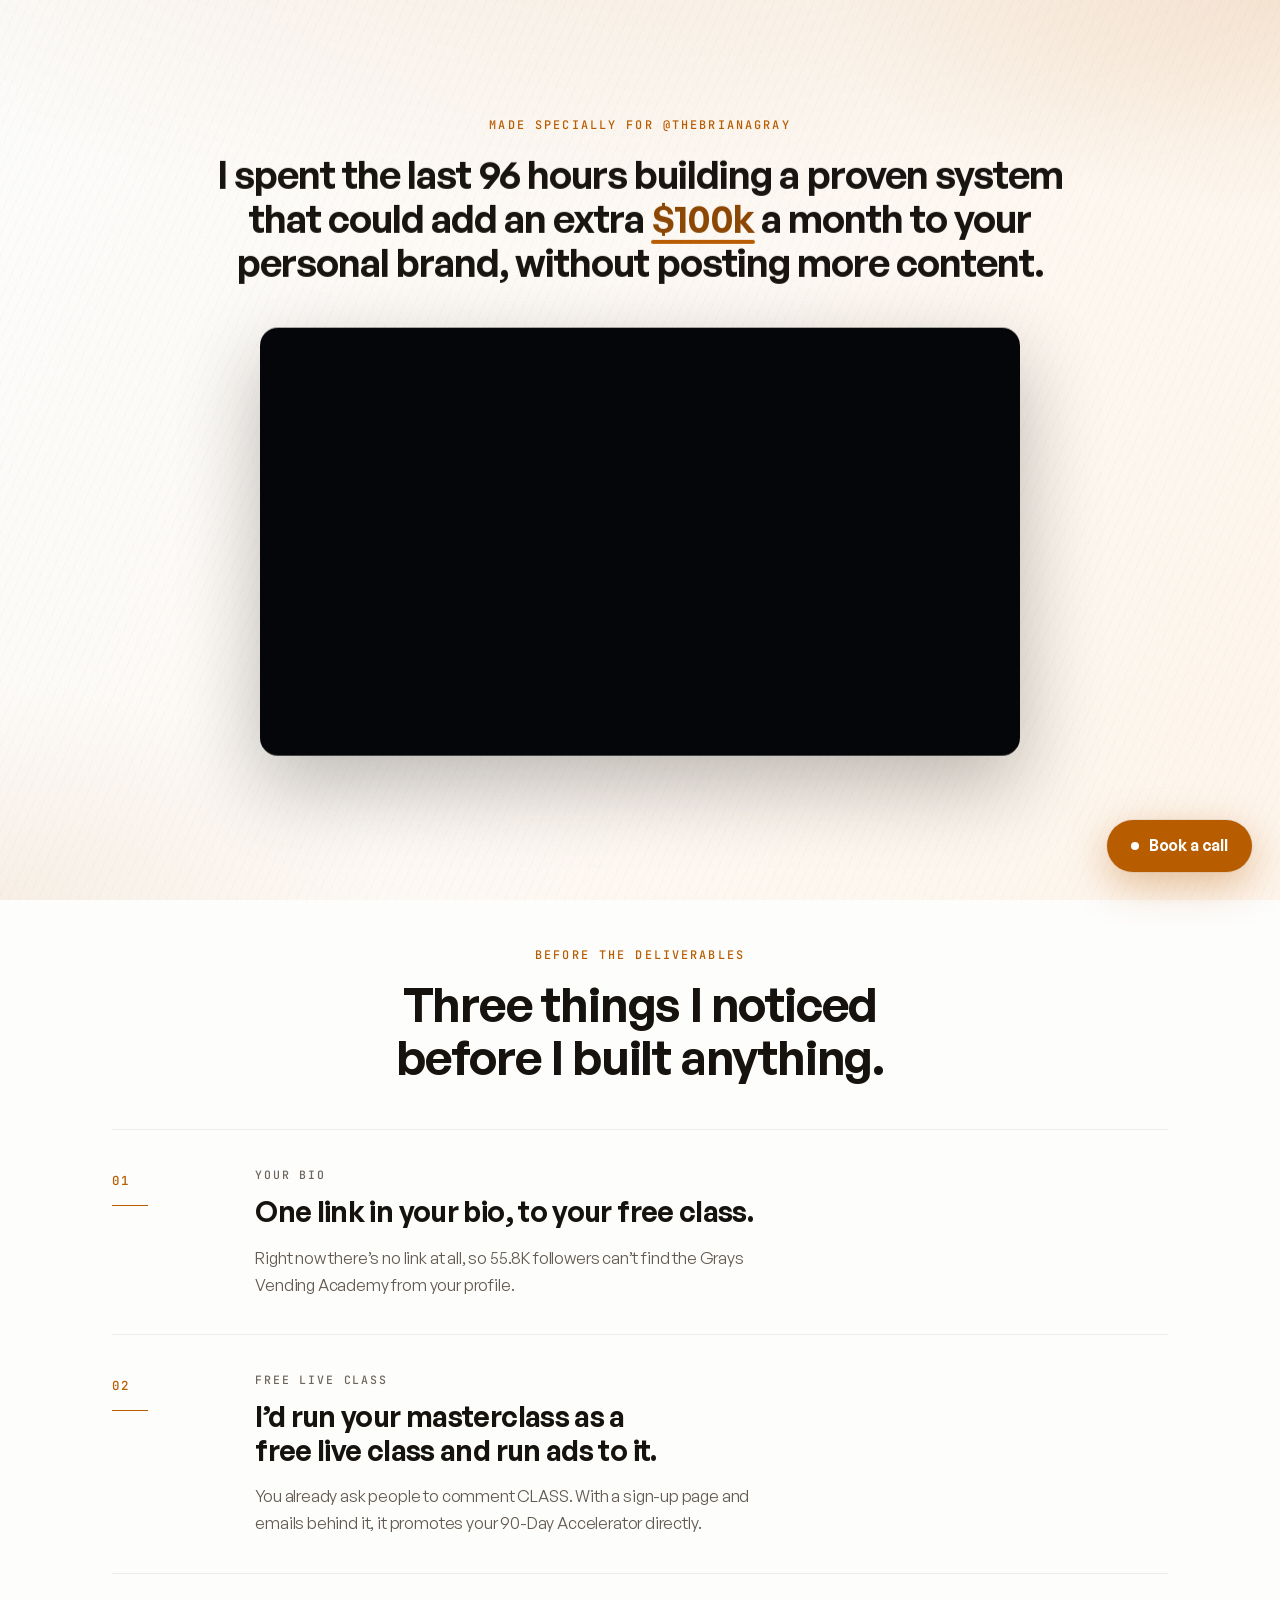
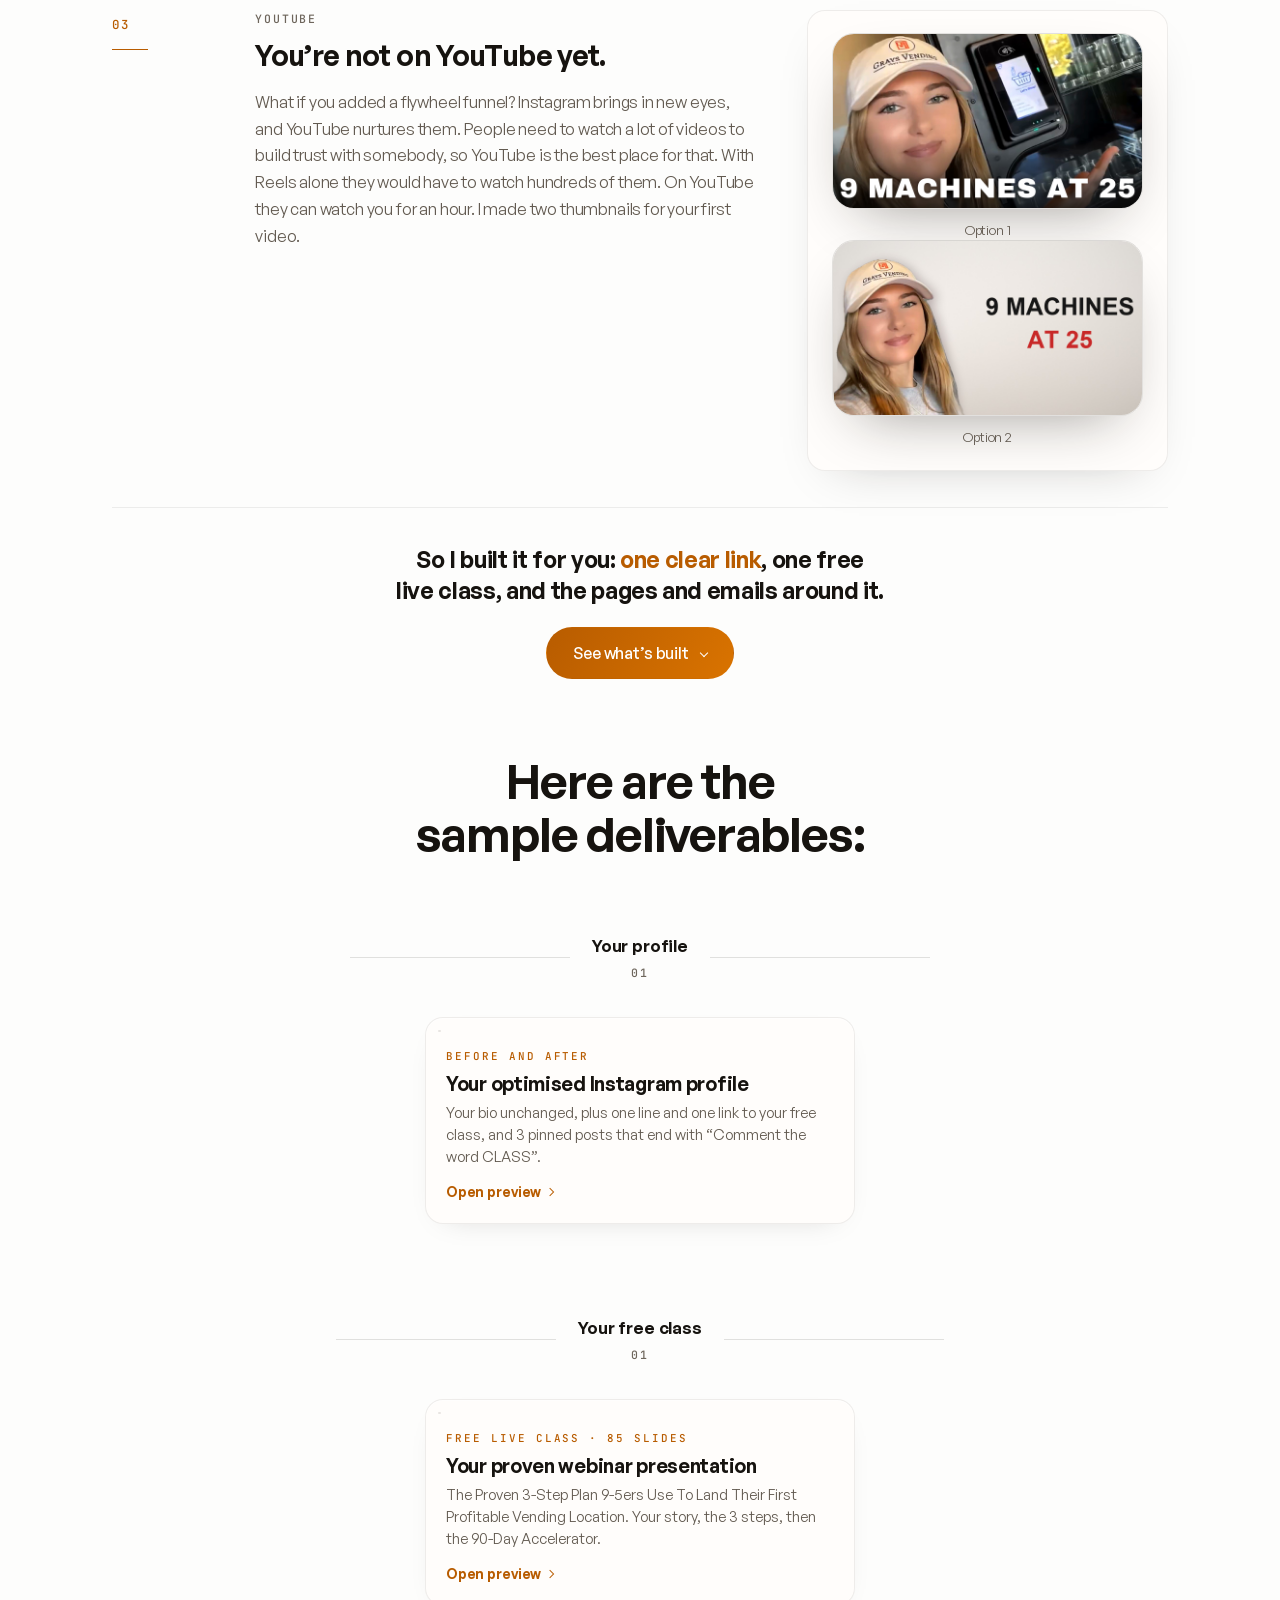
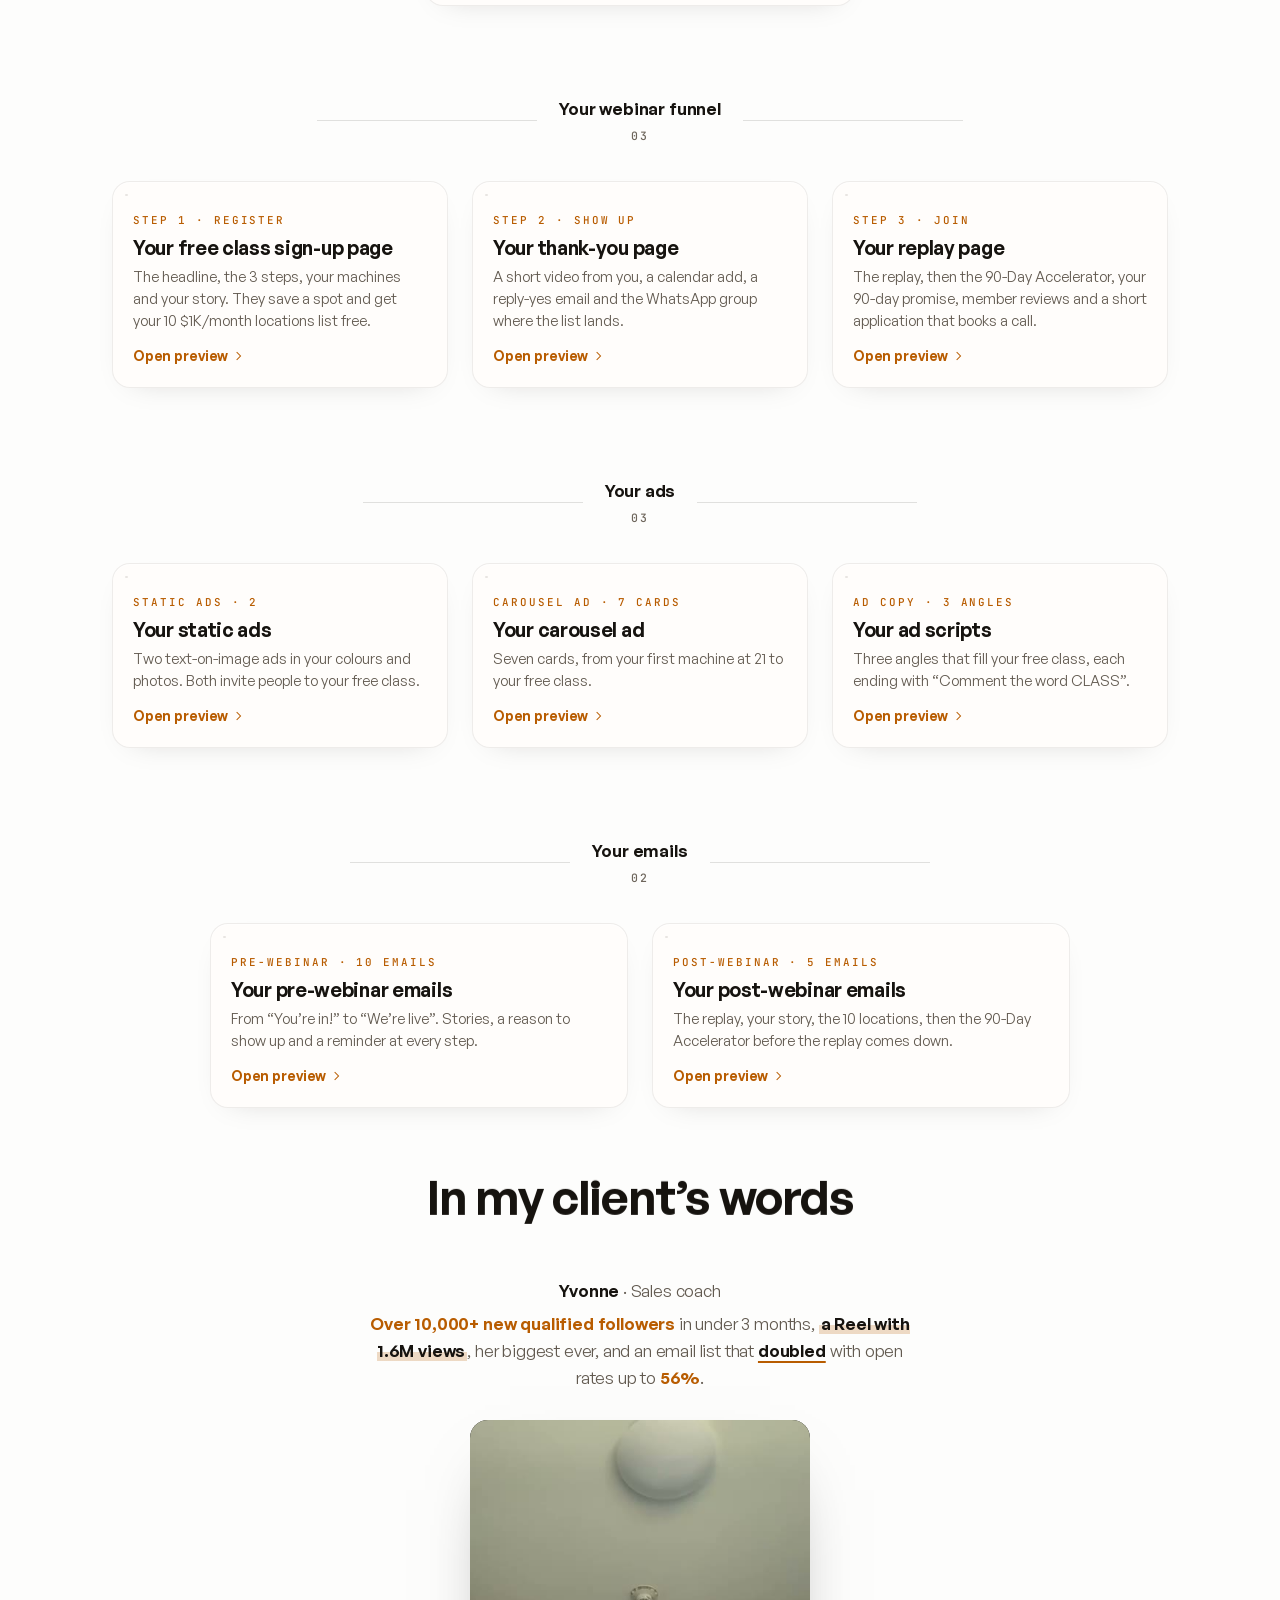
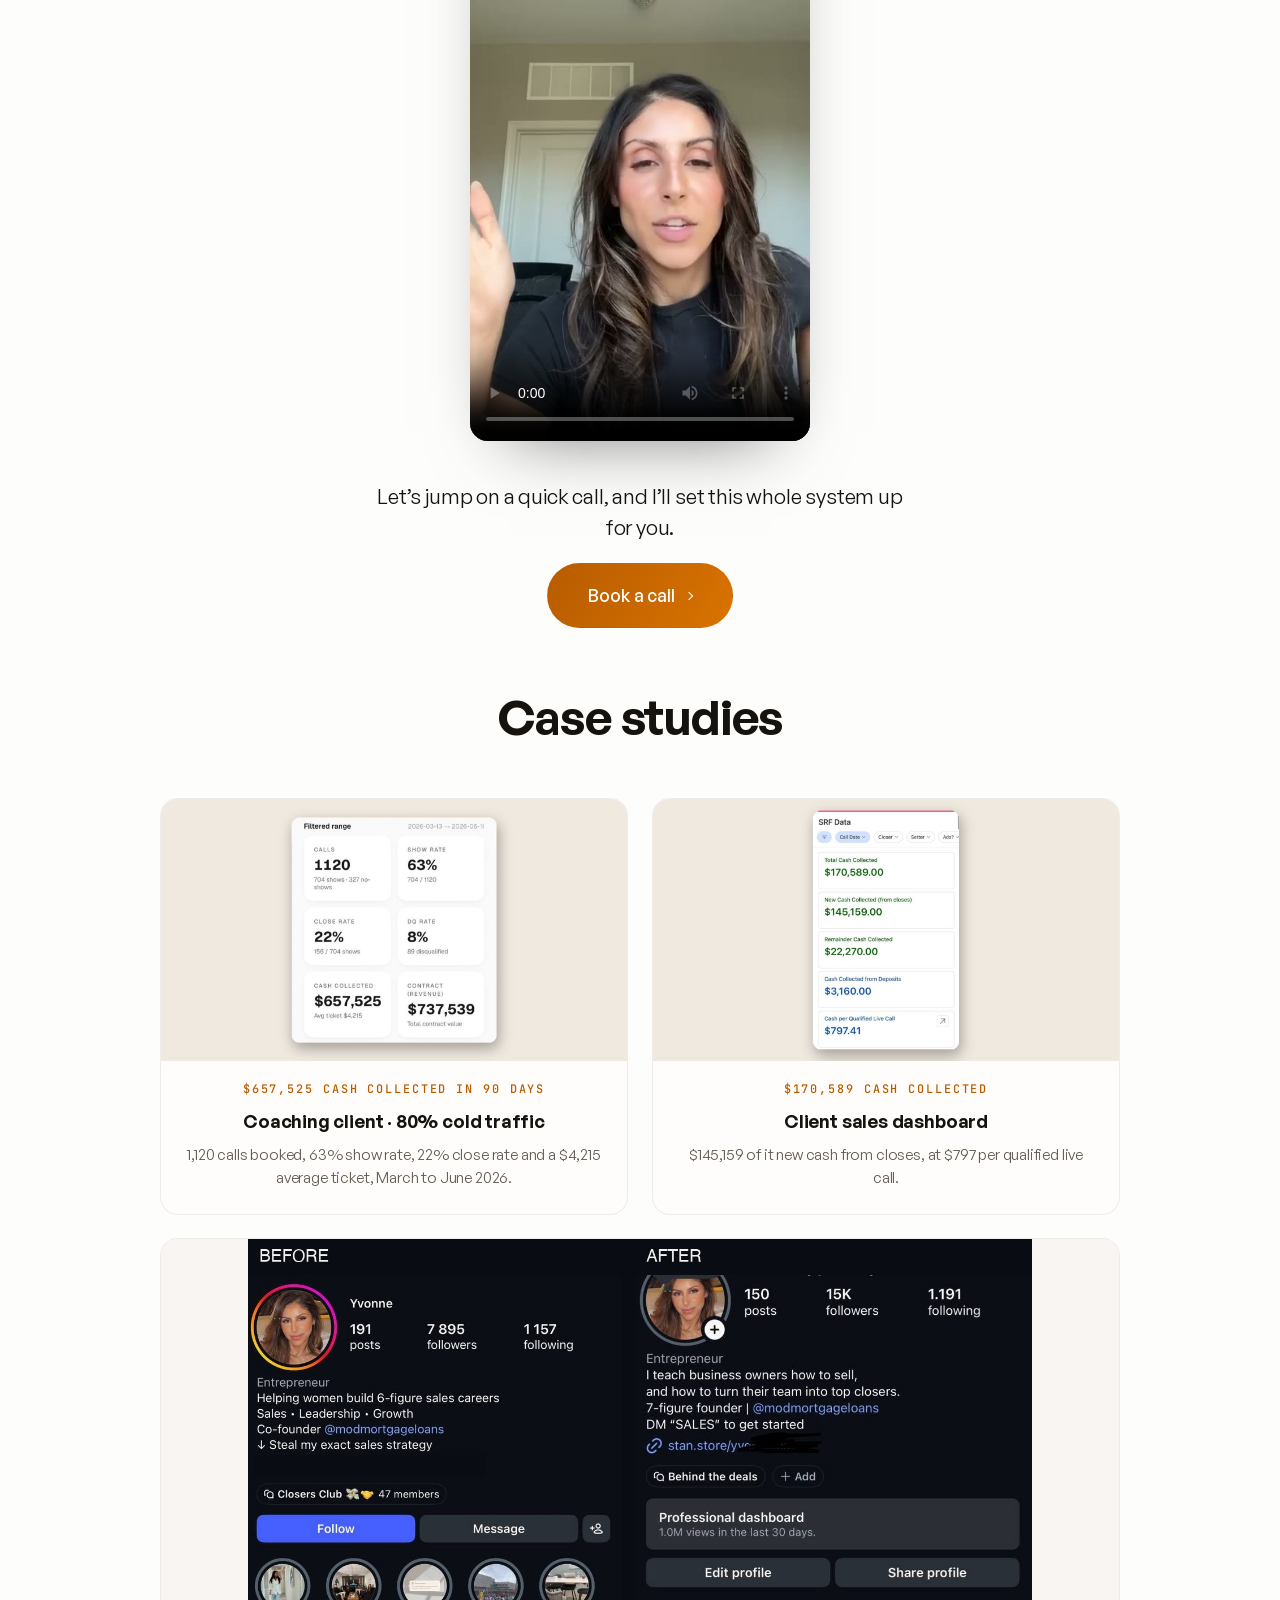
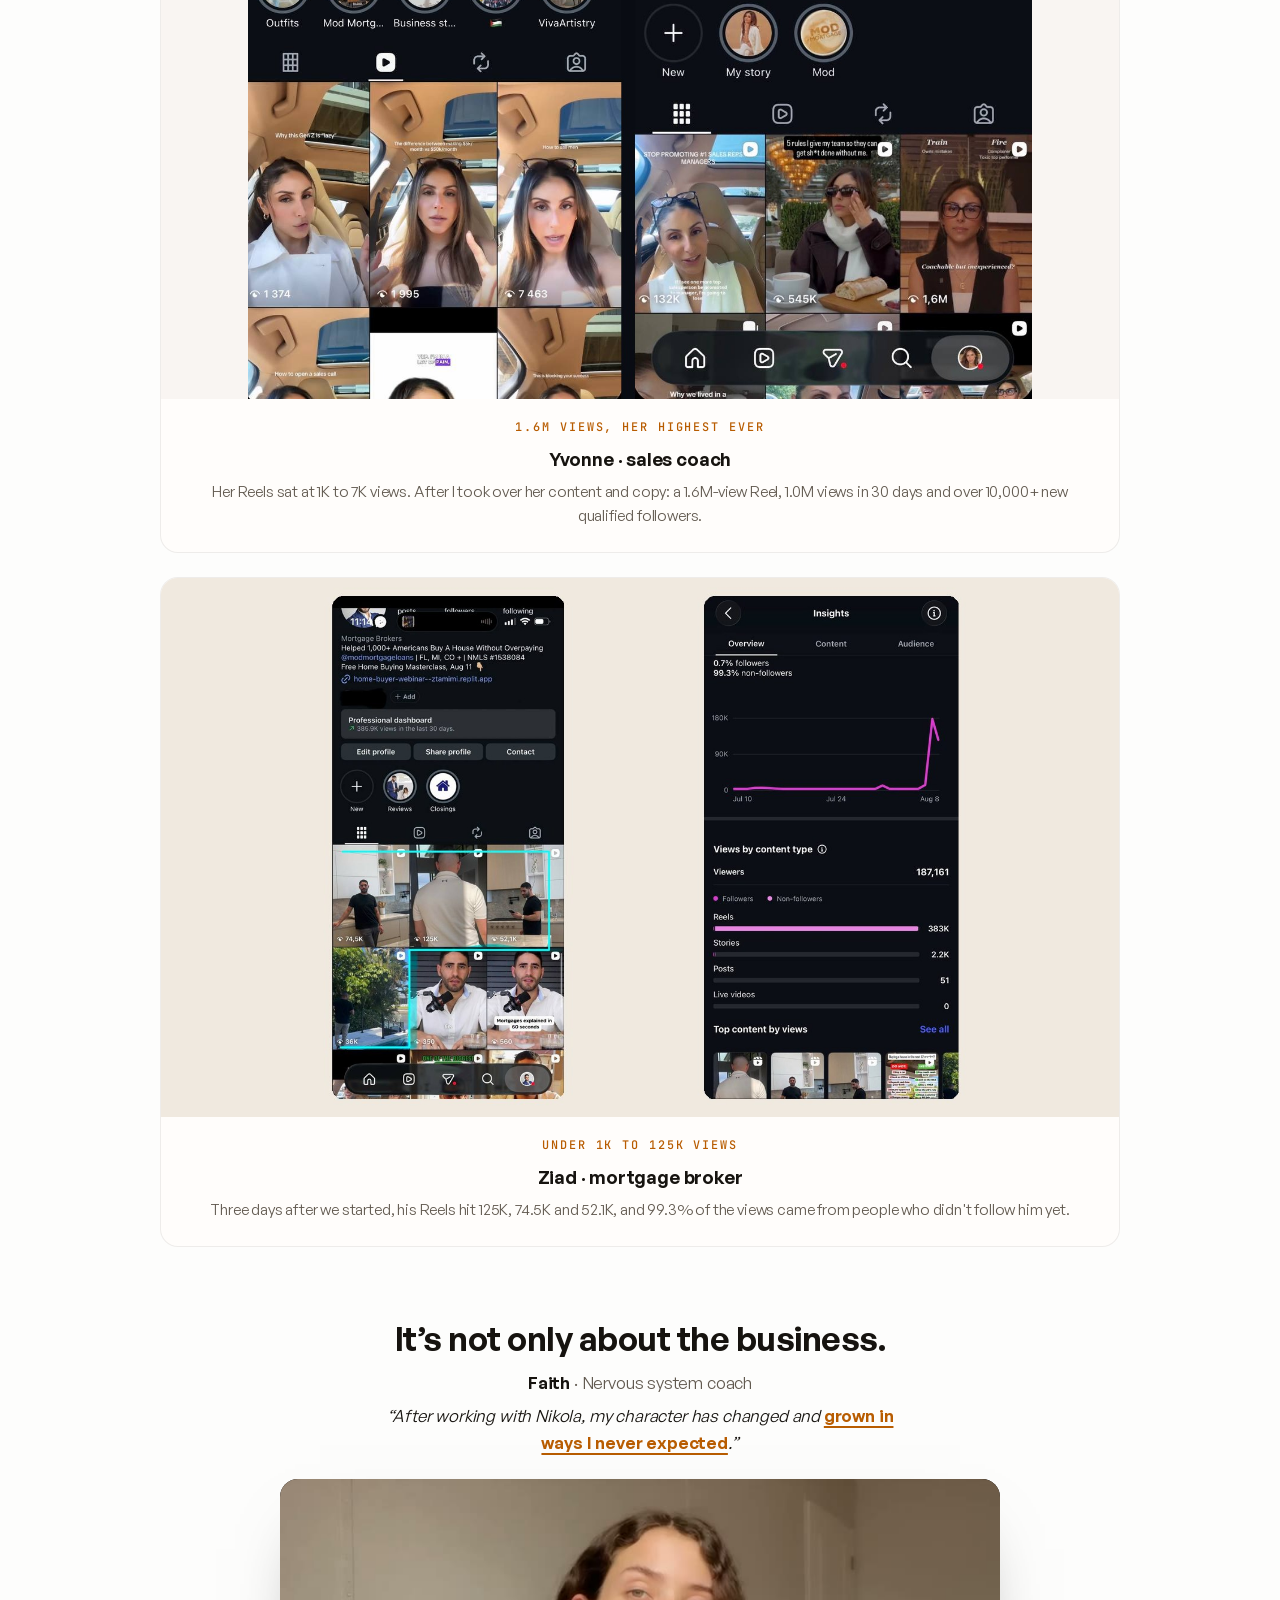
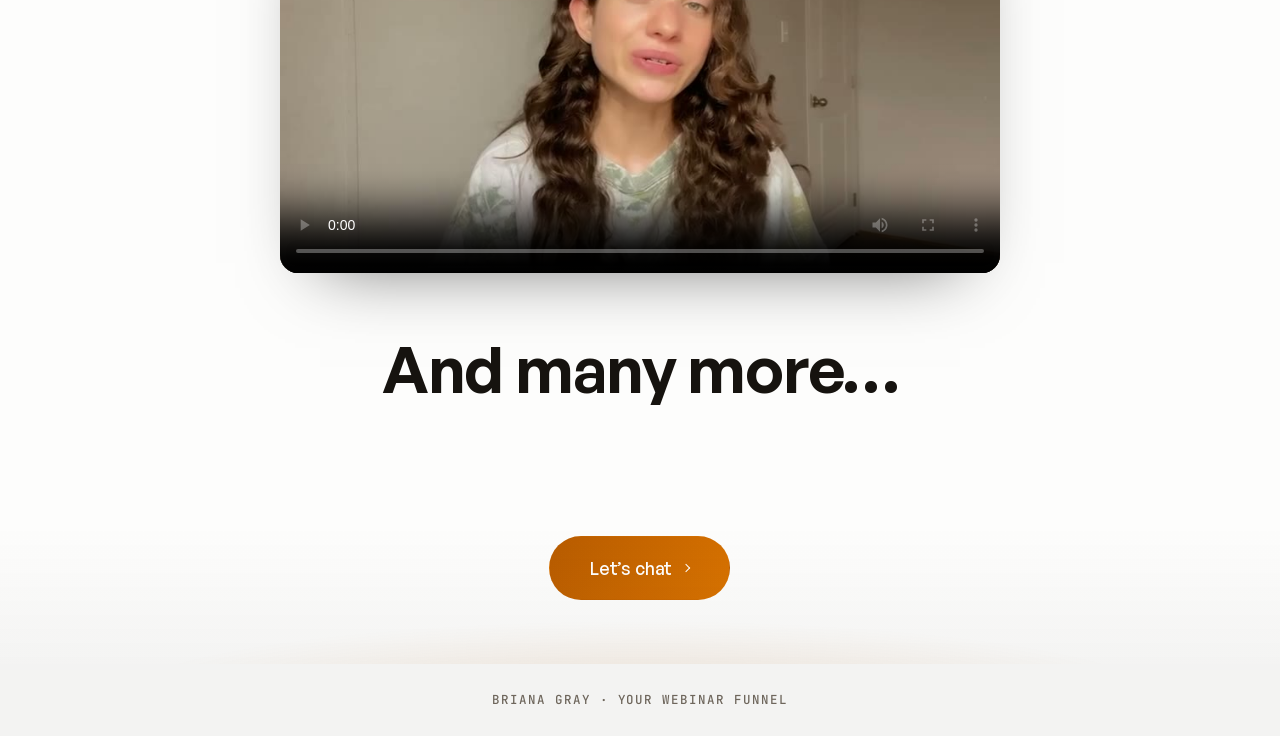
==== commit ed7d3ae9: "Add Loom Co-Authored-By: Claude Opus 5.5 <noreply@anthropic.com>" ====
--- a/index.html
+++ b/index.html
@@ -34,7 +34,7 @@
        caseStudies : optional. [{ youtube: "VIDEO_ID" | image: "path", result: "$48k in 30 days", title: "...", text: "..." }]
     ============================================================================== */
     window.PITCH_CONFIG = {
-      heroEmbed: "",
+      heroEmbed: "https://www.loom.com/share/f14e35a81d3e4f198b9acd7c760f0bd9",
       calendly: "https://calendly.com/nikola-monetisebetter/discovery",
       mode: (new URLSearchParams(location.search).get("mode") || "funnel"),
       brand: { logo: "", name: "", url: "", footer: "" },
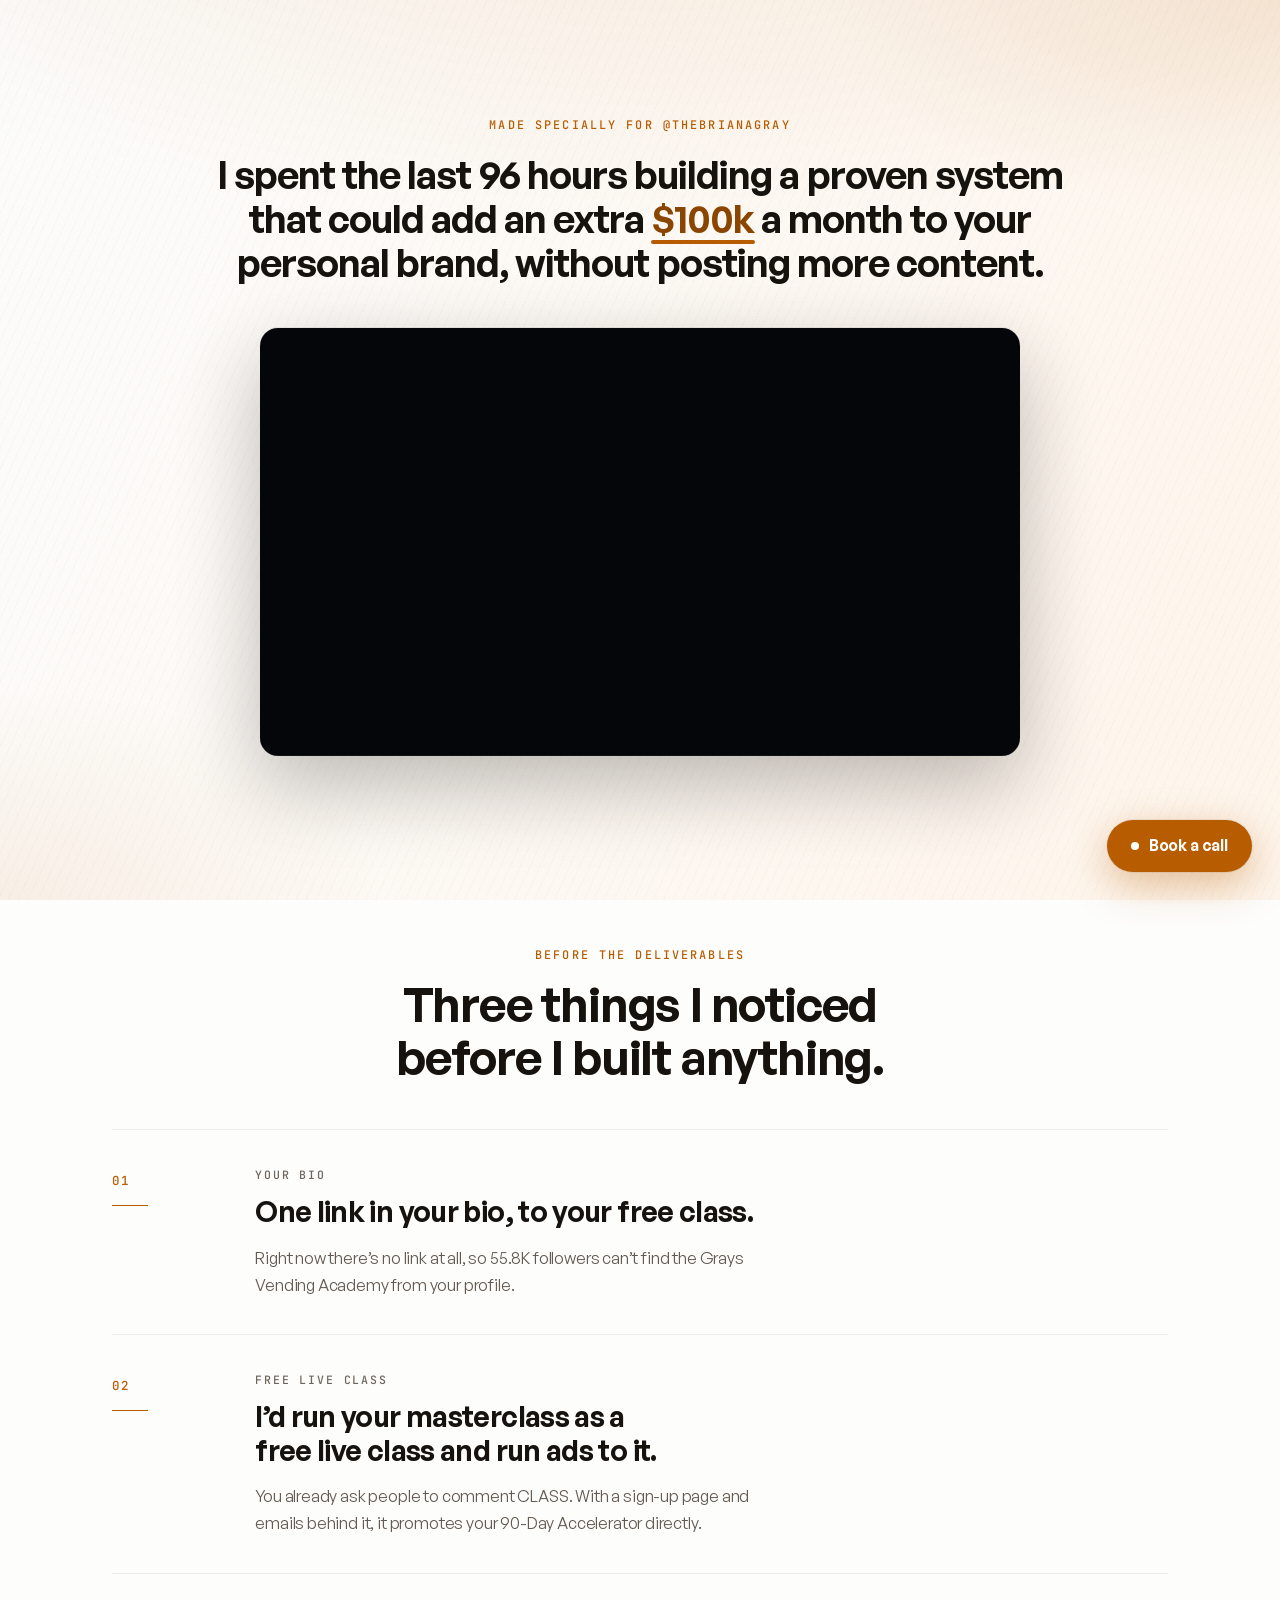
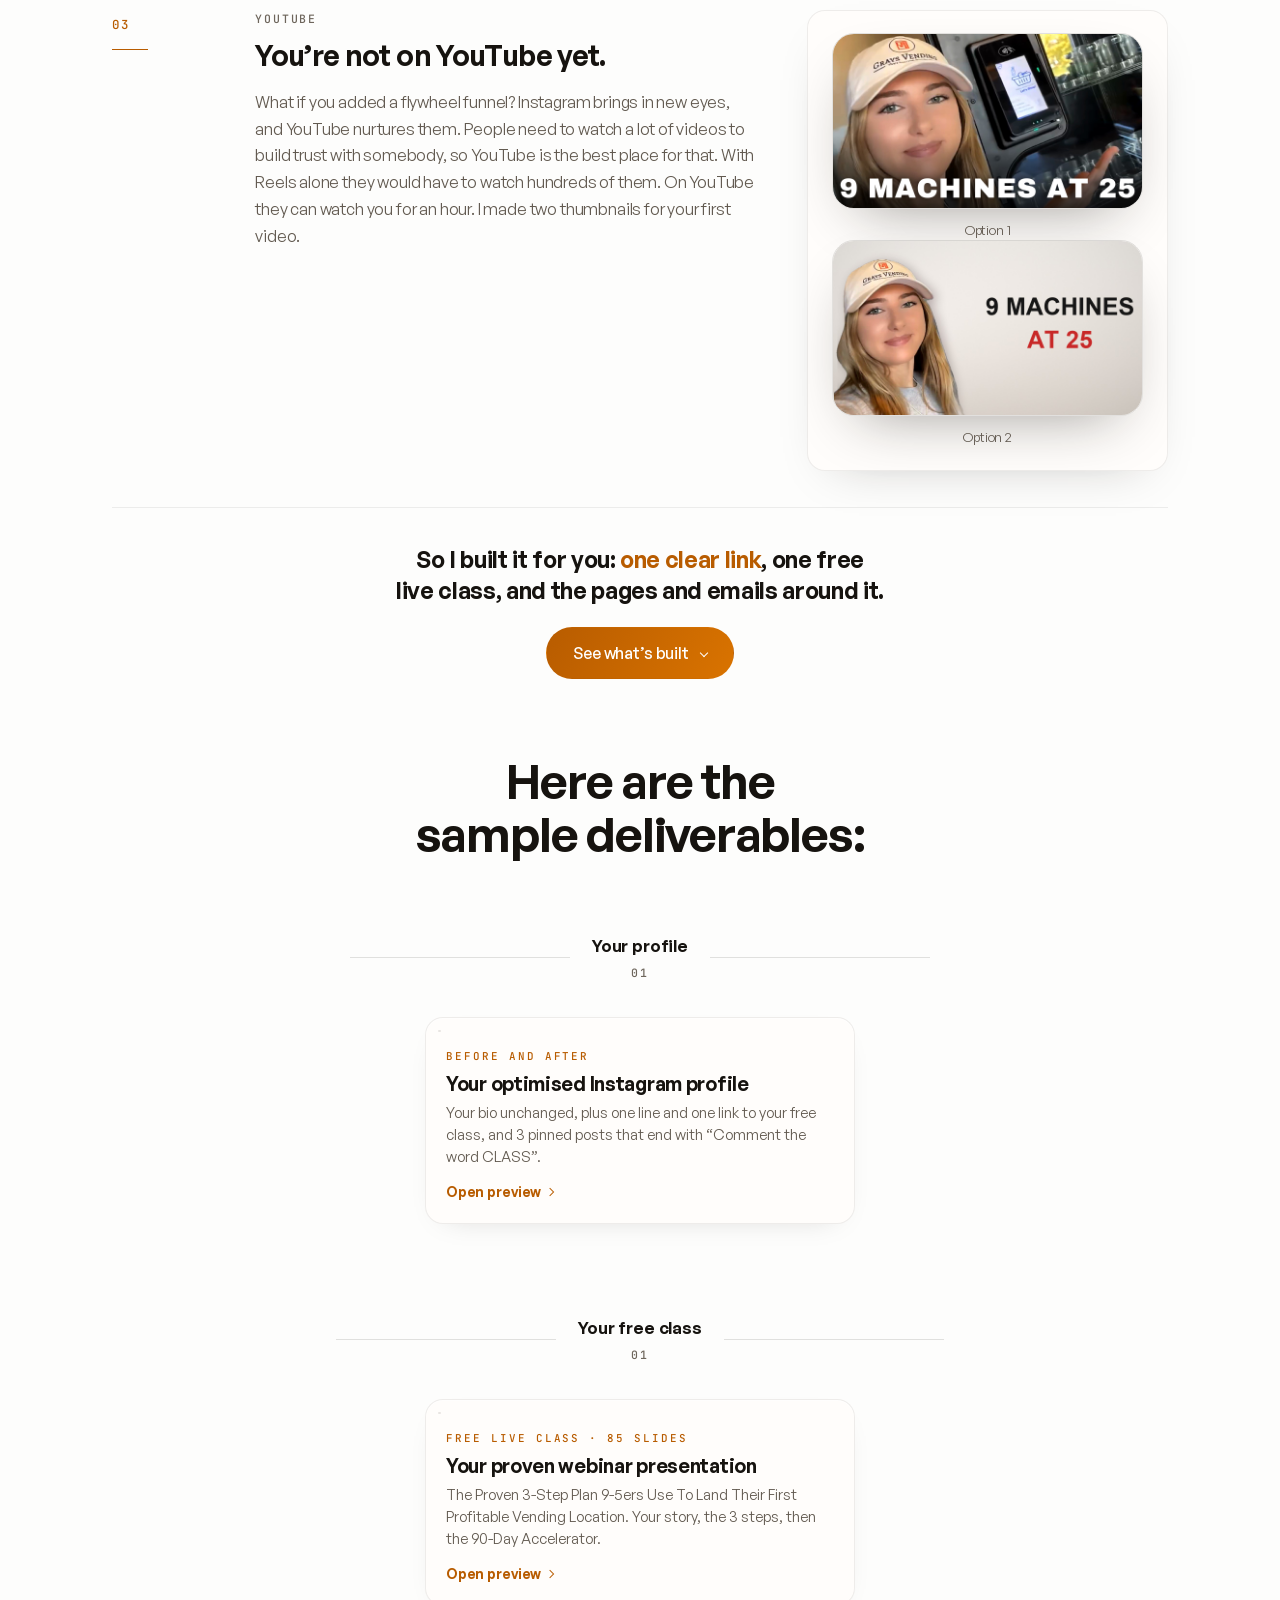
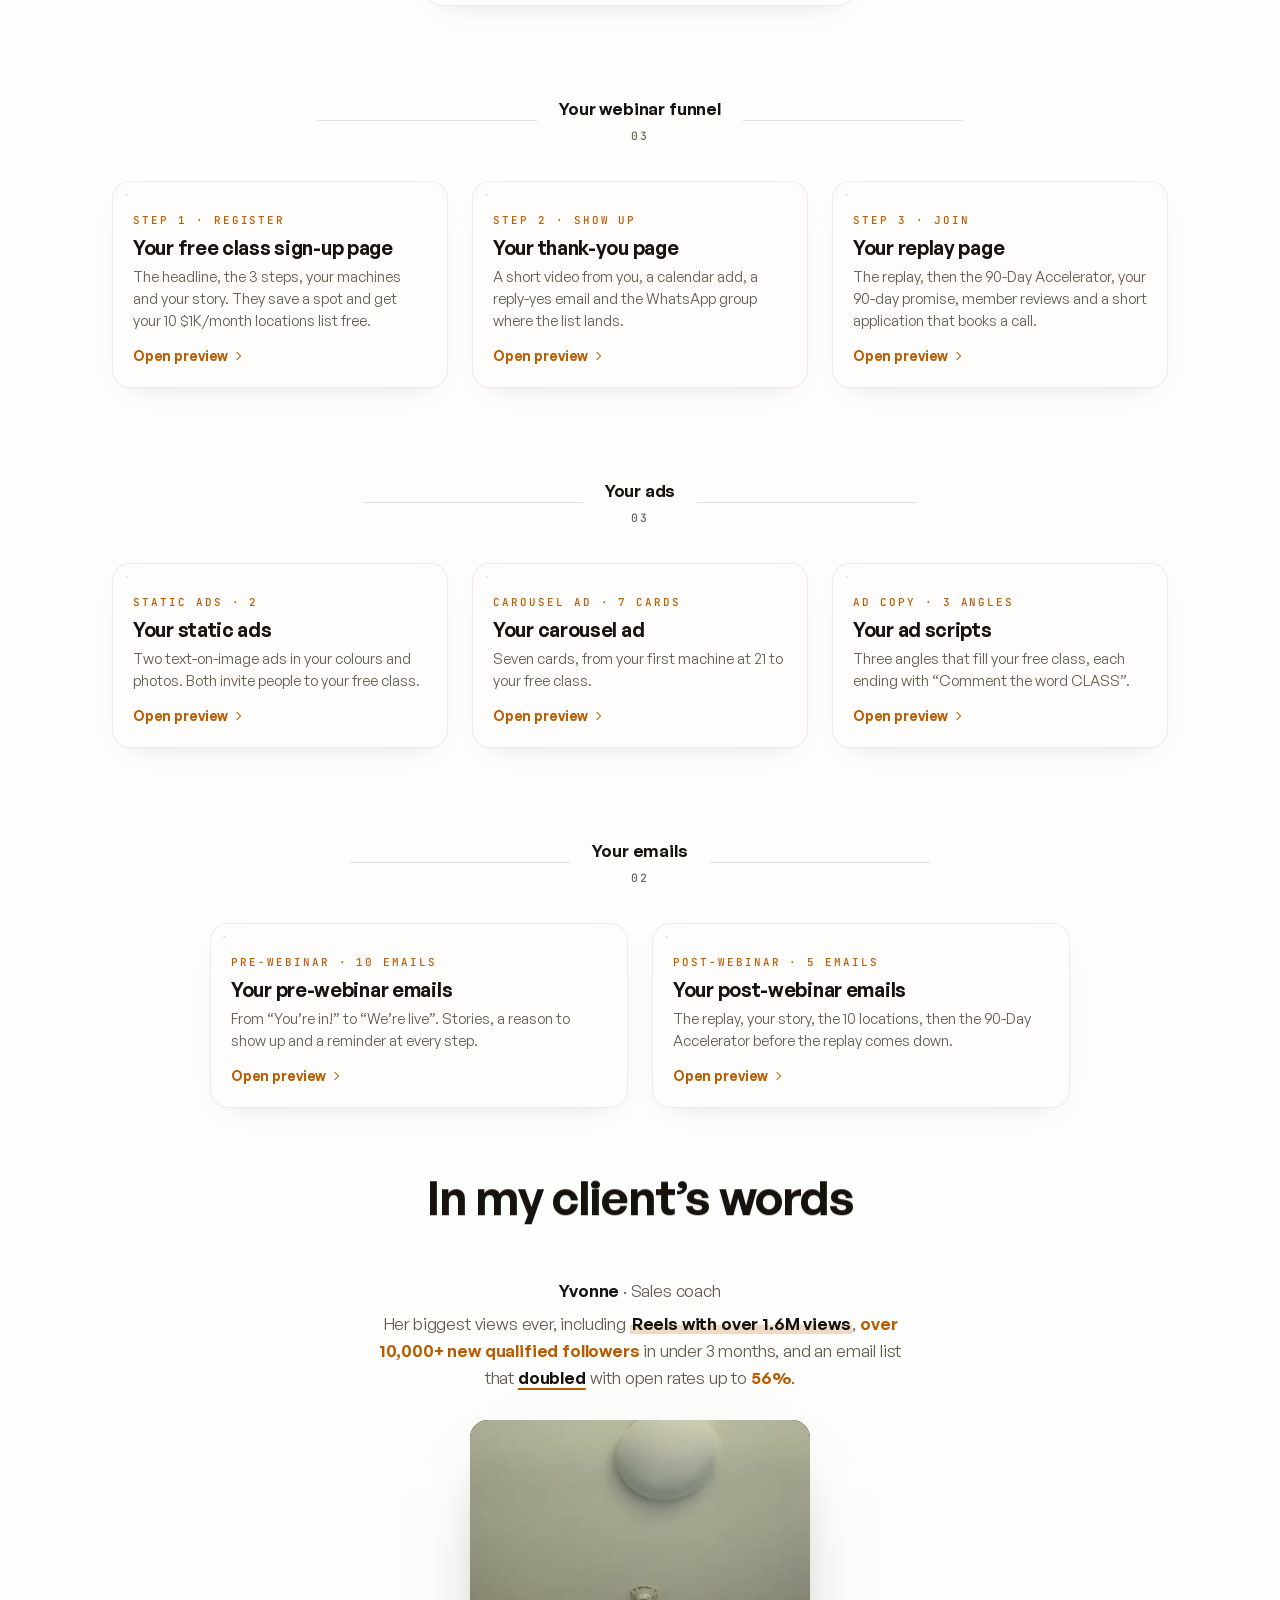
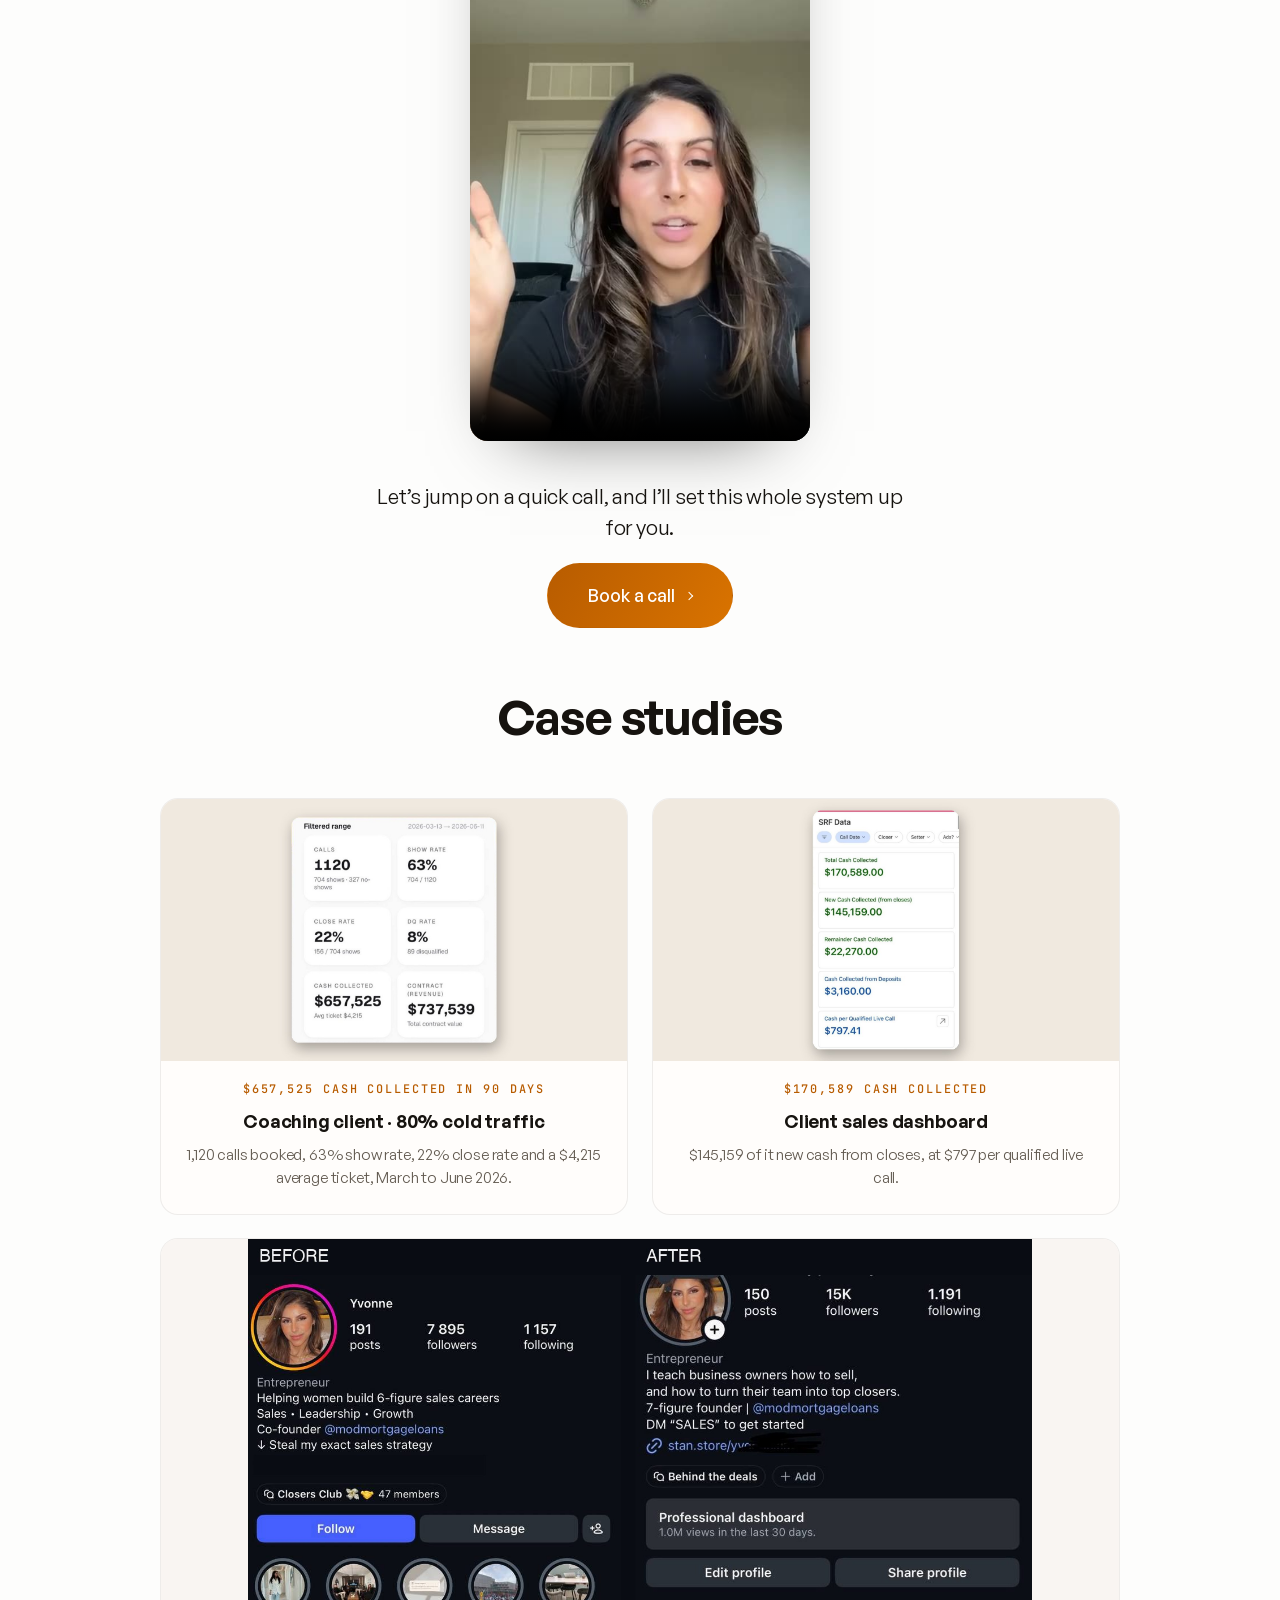
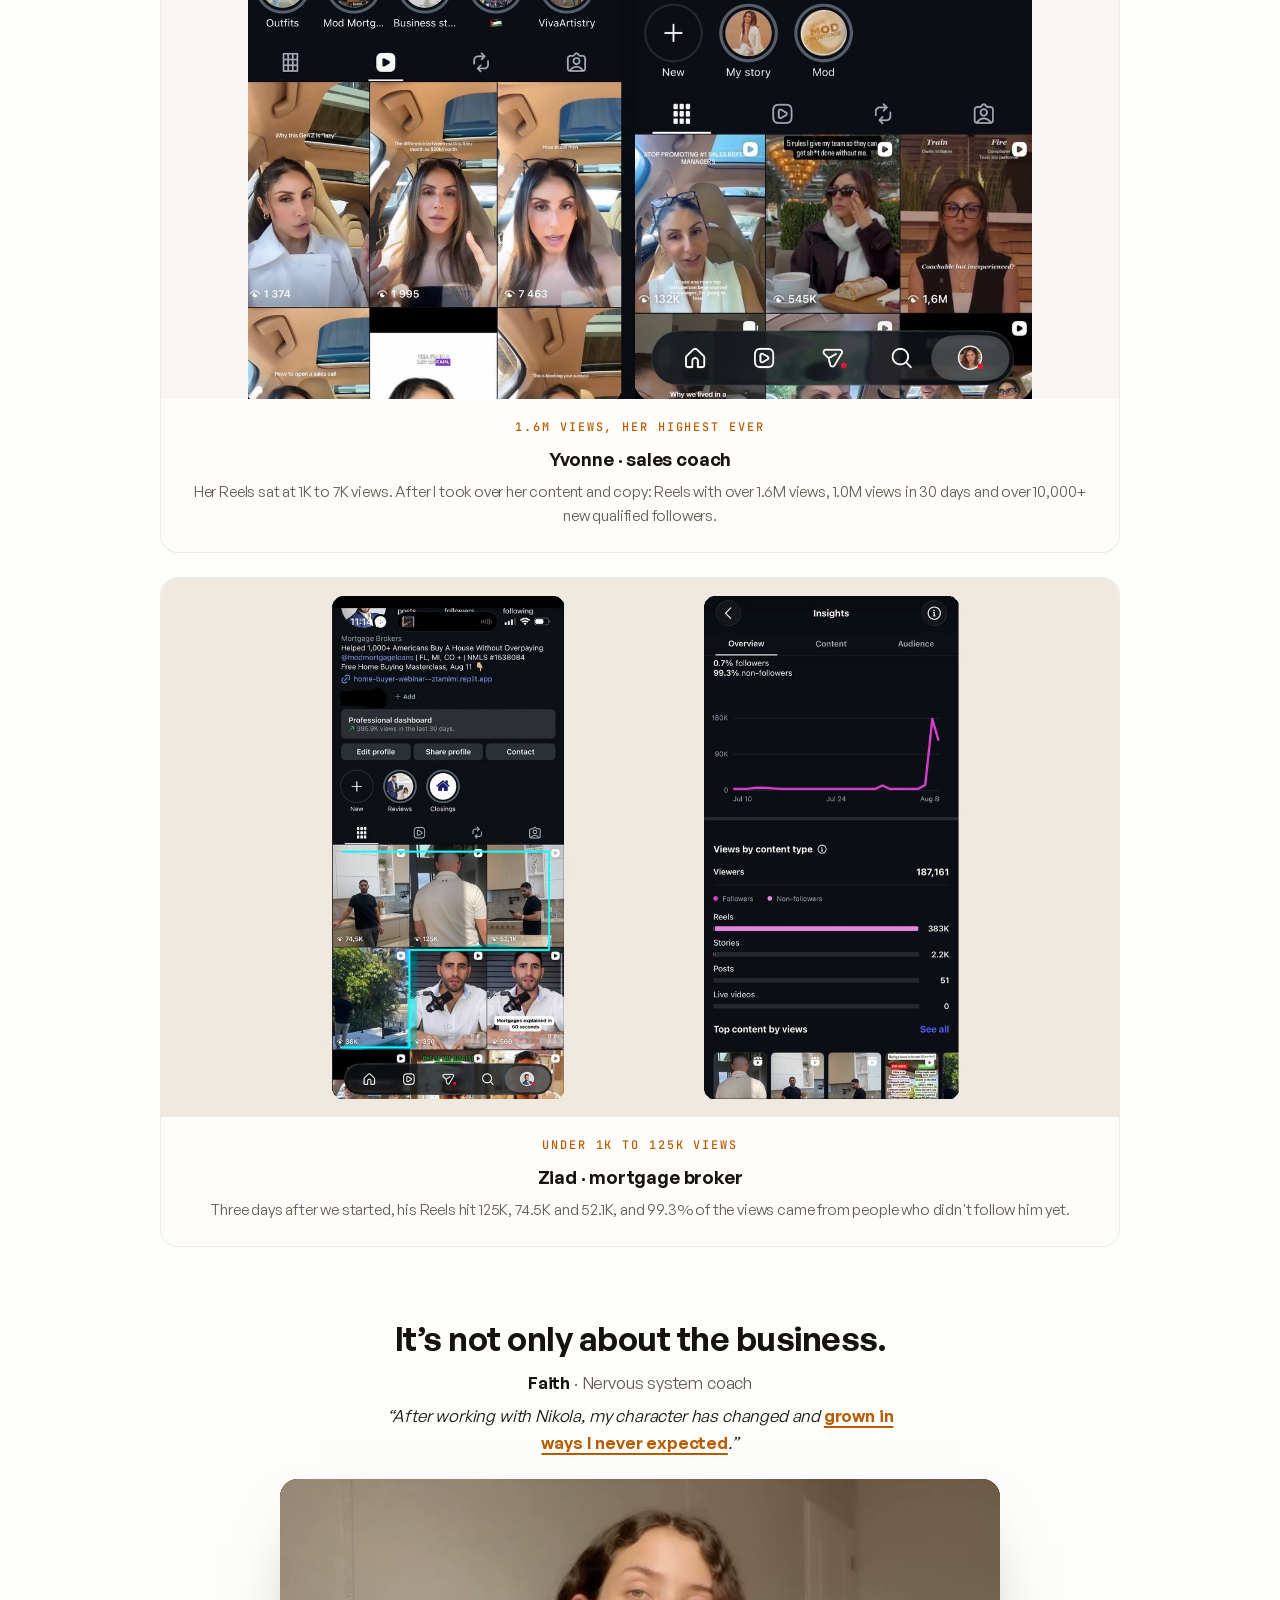
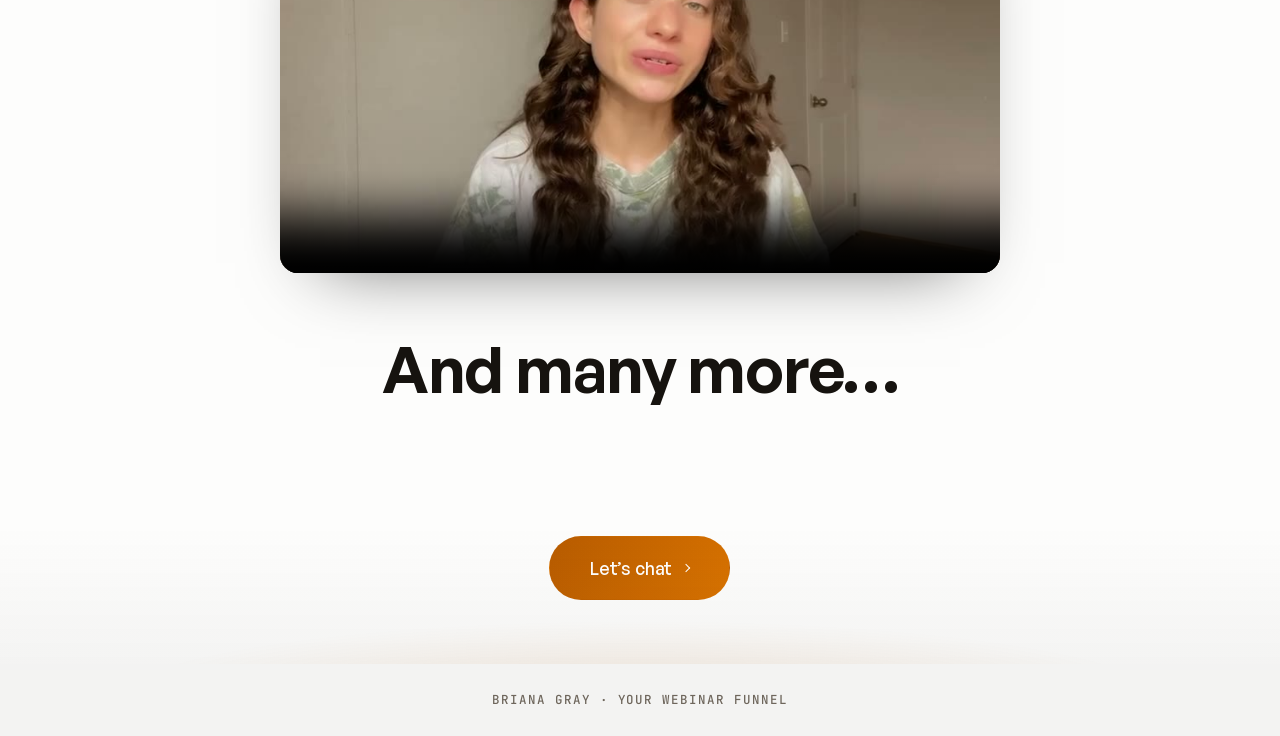
==== commit e4e8b77b: "Yvonne testimonial wording Co-Authored-By: Claude Opus 5.5 <noreply@anthropic.com>" ====
--- a/index.html
+++ b/index.html
@@ -41,7 +41,7 @@
       caseStudies: [
         { image: "assets/img/cases/funnel-90d.jpg", result: "$657,525 cash collected in 90 days", title: "Coaching client · 80% cold traffic", text: "1,120 calls booked, 63% show rate, 22% close rate and a $4,215 average ticket, March to June 2026." },
         { image: "assets/img/cases/cash-dashboard.jpg", result: "$170,589 cash collected", title: "Client sales dashboard", text: "$145,159 of it new cash from closes, at $797 per qualified live call." },
-        { wide: true, image: "assets/img/cases/yvonne.jpg", result: "1.6M views, her highest ever", title: "Yvonne · sales coach", text: "Her Reels sat at 1K to 7K views. After I took over her content and copy: a 1.6M-view Reel, 1.0M views in 30 days and over 10,000+ new qualified followers." },
+        { wide: true, image: "assets/img/cases/yvonne.jpg", result: "1.6M views, her highest ever", title: "Yvonne · sales coach", text: "Her Reels sat at 1K to 7K views. After I took over her content and copy: Reels with over 1.6M views, 1.0M views in 30 days and over 10,000+ new qualified followers." },
         { wide: true, image: "assets/img/cases/ziad.jpg", result: "Under 1K to 125K views", title: "Ziad · mortgage broker", text: "Three days after we started, his Reels hit 125K, 74.5K and 52.1K, and 99.3% of the views came from people who didn't follow him yet." }
       ]
     };
@@ -266,7 +266,7 @@
         <h2 class="section__title case-studies__title reveal">In my client&rsquo;s words</h2>
         <div class="vt-head reveal">
           <p class="vt-who"><b>Yvonne</b> &middot; Sales coach</p>
-          <p class="vt-desc"><span class="hl">Over 10,000+ new qualified followers</span> in under 3 months, <span class="hl-bg">a Reel with 1.6M views</span>, her biggest ever, and an email list that <u class="ul">doubled</u> with open rates up to <span class="hl">56%</span>.</p>
+          <p class="vt-desc">Her biggest views ever, including <span class="hl-bg">Reels with over 1.6M views</span>, <span class="hl">over 10,000+ new qualified followers</span> in under 3 months, and an email list that <u class="ul">doubled</u> with open rates up to <span class="hl">56%</span>.</p>
         </div>
         <figure class="vt reveal">
           <video controls playsinline preload="metadata" poster="assets/img/testimonial-poster.jpg" src="assets/video/testimonial.mp4"></video>
